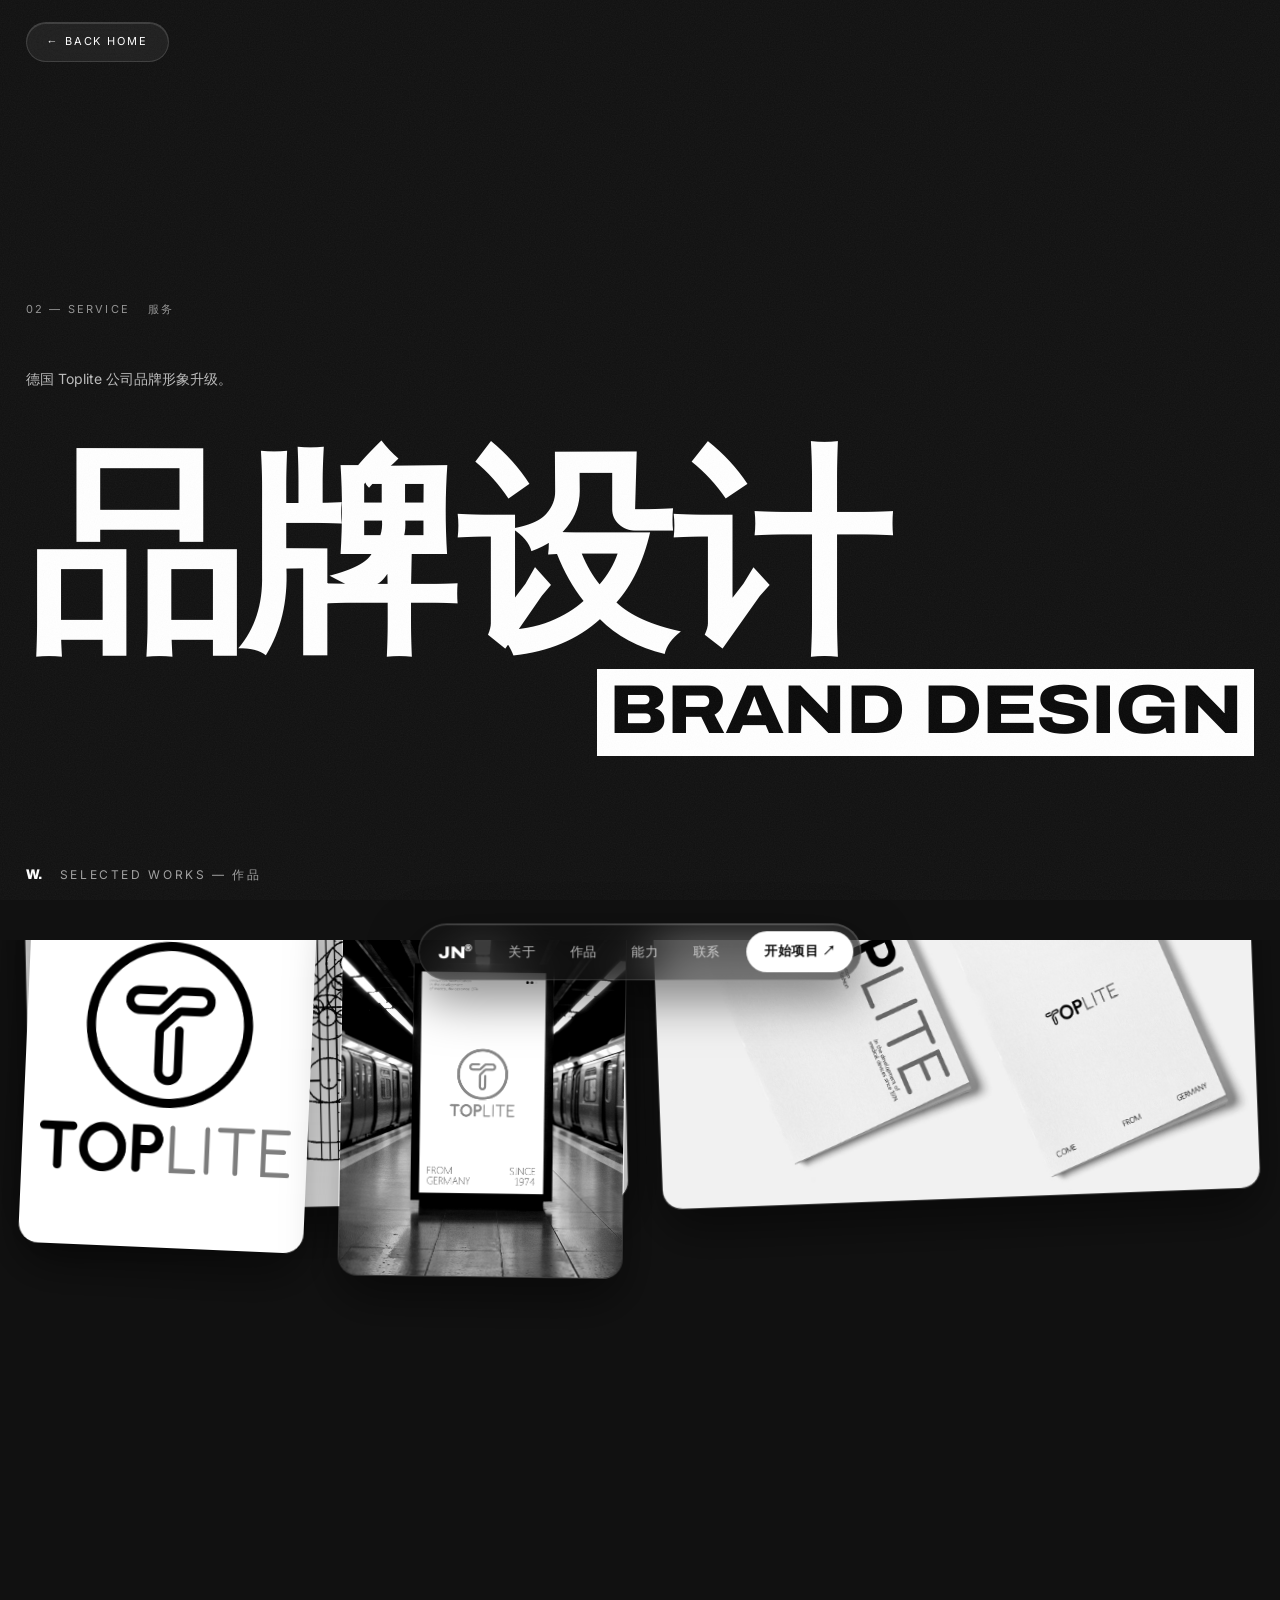
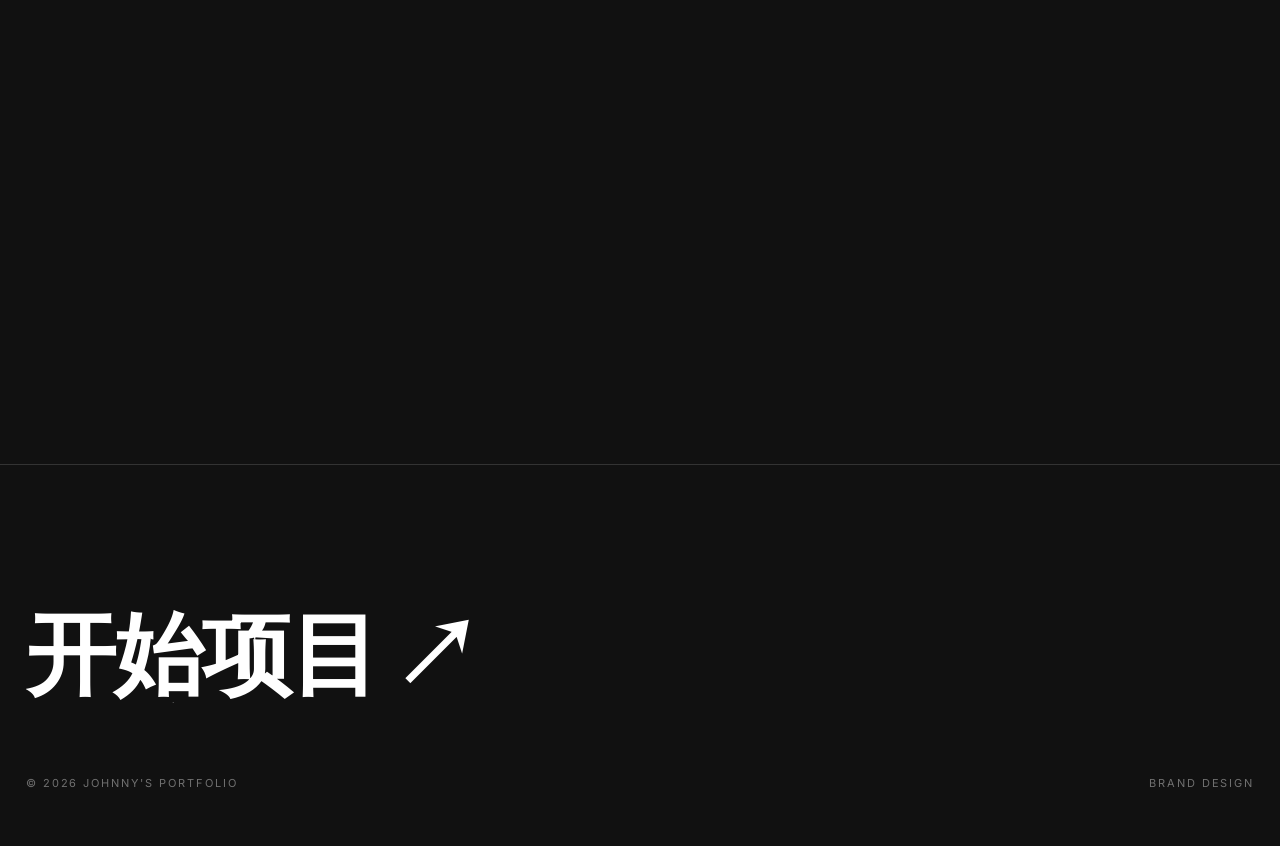
==== brand-design.html @ 7ccce4a3 "Mobile: jelly squash on KV drag (edge-weighted), thinner outline + larger size for sub-cta, centered" ====
﻿<!DOCTYPE html>
<html lang="zh-CN">
<head>
  <meta charset="UTF-8" />
  <meta name="viewport" content="width=device-width, initial-scale=1.0" />
  <title>品牌设计 — Johnny's Portfolio</title>
  <link rel="preload" href="assets/fonts/Archivo-var-latin.woff2" as="font" type="font/woff2" crossorigin />
  <link rel="preload" href="assets/fonts/Inter-var-latin.woff2" as="font" type="font/woff2" crossorigin />
  <link rel="stylesheet" href="assets/fonts/fonts.css" />
  <link rel="stylesheet" href="css/style.css?v=26" />
</head>
<body class="sub">

  <!-- 底部导航 Dock：链接指向首页对应区块 -->
  <header class="dock" id="dock">
    <a class="dock-brand display" href="index.html">JN<span>®</span></a>
    <nav class="dock-nav">
      <a href="index.html#about">关于</a>
      <a href="index.html#works">作品</a>
      <a href="index.html#services">能力</a>
      <a href="index.html#contact">联系</a>
    </nav>
    <a class="dock-cta magnetic" href="mailto:617111647@qq.com">开始项目 ↗</a>
  </header>

  <!-- 返回 -->
  <a class="back-link" href="index.html">← BACK HOME</a>

  <!-- 子页 Hero -->
  <header class="sub-hero">
    <div class="sub-kicker reveal">
      <span>02 — SERVICE</span>
      <span>服务</span>
    </div>
    <p class="sub-intro reveal" style="--d:.08s">
      德国 Toplite 公司品牌形象升级。
      <!-- TODO: 待补充品牌设计页面的详细介绍文案 -->
    </p>
    <h1 class="sub-title display reveal" style="--d:.16s">
      <span class="cn">品牌设计</span>
      <span class="en en-box">Brand Design</span>
    </h1>
  </header>

  <!-- 作品墙：首次滚入时图框果冻式自由落体错峰坠落，落定后缓慢漂浮 -->
  <section class="fall-section" id="fall">
    <div class="sec-head reveal">
      <span class="sec-no">W.</span>
      <span class="sec-tag">SELECTED WORKS — 作品</span>
    </div>
    <!-- TODO: 替换为真实品牌设计作品图片（assets/brand/p01-06.jpg） -->
    <div class="fall-stage">
      <div class="fall-grid" id="fallRing">
        <figure class="fall-card"><img src="assets/brand/p01.jpg" alt="品牌设计 01" loading="lazy" /></figure>
        <figure class="fall-card"><img src="assets/brand/p02.jpg" alt="品牌设计 02" loading="lazy" /></figure>
        <figure class="fall-card"><img src="assets/brand/p03.jpg" alt="品牌设计 03" loading="lazy" /></figure>
        <figure class="fall-card"><img src="assets/brand/p04.jpg" alt="品牌设计 04" loading="lazy" /></figure>
        <figure class="fall-card"><img src="assets/brand/p05.jpg" alt="品牌设计 05" loading="lazy" /></figure>
        <figure class="fall-card"><img src="assets/brand/p06.jpg" alt="品牌设计 06" loading="lazy" /></figure>
      </div>
    </div>
  </section>

  <!-- 底部 CTA -->
  <footer class="sub-footer">
    <a class="sub-cta display reveal" href="index.html#contact"><span class="cta-roll"><span class="cta-line">开始项目</span><span class="cta-line cta-ghost" aria-hidden="true">开始项目</span></span><span class="cta-roll cta-arr-roll"><span class="cta-line">↗</span><span class="cta-line cta-ghost" aria-hidden="true">↗</span></span></a>
    <div class="sub-copy">
      <span>© 2026 JOHNNY'S PORTFOLIO</span>
      <span>BRAND DESIGN</span>
    </div>
  </footer>

  <script src="js/main.js?v=16"></script>
</body>
</html>
---- assets/fonts/fonts.css ----
/* 本地字体（替代 Google Fonts CDN——国内手机网络无法访问 fonts.googleapis.com，
   曾导致字体请求阻塞渲染、回退字体造成排版错乱）。
   两个文件均为可变字体：Archivo 覆盖 wght 100-900 / wdth 62-125%，
   Inter 覆盖 wght 400-600。合计 135KB，随站点同源加载，秒出。 */
@font-face {
  font-family: 'Archivo';
  font-style: normal;
  font-weight: 100 900;
  font-stretch: 62% 125%;
  font-display: swap;
  src: url('Archivo-var-latin.woff2') format('woff2');
}
@font-face {
  font-family: 'Inter';
  font-style: normal;
  font-weight: 400 600;
  font-display: swap;
  src: url('Inter-var-latin.woff2') format('woff2');
}
---- css/style.css ----
/* ============================================================
   Johnny's Portfolio — Black & White · Liquid Glass
   ============================================================ */
:root {
  --black: #0a0a0a;
  --ink: #111111;
  --white: #ffffff;
  --paper: #f5f5f3;
  --grey: #8a8a8a;
  --line-dark: rgba(255, 255, 255, 0.14);
  --line-light: rgba(0, 0, 0, 0.14);
  --font-display: "Archivo", "Helvetica Neue", "PingFang SC", "Microsoft YaHei", sans-serif;
  --font-body: "Inter", "PingFang SC", "Microsoft YaHei", sans-serif;
  --ease-out: cubic-bezier(0.22, 1, 0.36, 1);
}

* { margin: 0; padding: 0; box-sizing: border-box; }
html { scroll-behavior: smooth; }
body {
  background: var(--black);
  color: var(--white);
  font-family: var(--font-body);
  font-size: 15px;
  line-height: 1.6;
  overflow-x: hidden;
  -webkit-font-smoothing: antialiased;
}
body.is-loading { overflow: hidden; }

/* 全屏噪点颗粒（质感层） */
body::after {
  content: "";
  position: fixed; inset: 0; z-index: 150;
  pointer-events: none;
  opacity: 0.055;
  background-image: url("data:image/svg+xml,%3Csvg xmlns='http://www.w3.org/2000/svg' width='260' height='260'%3E%3Cfilter id='n'%3E%3CfeTurbulence type='fractalNoise' baseFrequency='0.85' numOctaves='2' stitchTiles='stitch'/%3E%3CfeColorMatrix type='saturate' values='0'/%3E%3C/filter%3E%3Crect width='100%25' height='100%25' filter='url(%23n)'/%3E%3C/svg%3E");
}
::selection { background: var(--white); color: var(--black); }
img { display: block; max-width: 100%; }
a { color: inherit; text-decoration: none; }
ul { list-style: none; }

.display {
  font-family: var(--font-display);
  font-weight: 800;
  font-stretch: 115%;
  letter-spacing: -0.02em;
  line-height: 0.9;
  text-transform: uppercase;
}

/* ---------- 自定义光标 ---------- */
.cursor-dot, .cursor-ring {
  position: fixed; top: 0; left: 0; z-index: 999;
  pointer-events: none; border-radius: 50%;
  mix-blend-mode: difference;
}
.cursor-dot { width: 8px; height: 8px; background: #fff; }
.cursor-ring {
  width: 36px; height: 36px; border: 1px solid rgba(255, 255, 255, 0.7);
  transition: width 0.3s var(--ease-out), height 0.3s var(--ease-out);
}
.cursor-ring.on { width: 64px; height: 64px; }
@media (hover: none), (pointer: coarse) {
  .cursor-dot, .cursor-ring { display: none; }
}

/* ---------- 加载页 ---------- */
#loader {
  position: fixed; inset: 0; z-index: 200;
  background: var(--black);
  display: flex; flex-direction: column;
  justify-content: flex-end;
  padding: 4vw;
  overflow: hidden;
  transition: opacity 0.7s var(--ease-out), visibility 0.7s;
}
#loader.done { opacity: 0; visibility: hidden; }
.loader-word {
  /* 与 Hero 一致的双行排版：PORTFOLIO 宽 7.4em，12.2vw 在 4vw 内边距下完整显示 */
  font-size: min(12.2vw, 240px);
  color: var(--white);
  margin-bottom: 4vh;
  user-select: none;
}
.loader-word .line { display: block; overflow: hidden; }
.loader-word .l2 { text-align: right; }
.loader-word .line-inner {
  display: inline-block;
  transform: translateY(112%);
  transition: transform 0.8s var(--ease-out);
}
#loader.w1 .l1 .line-inner { transform: translateY(0); }
#loader.w2 .l2 .line-inner { transform: translateY(0); }
#loader.done .loader-word { transform: translateY(-30%); opacity: 0; }
.loader-bar {
  height: 46px; border-radius: 999px;
  background: rgba(255, 255, 255, 0.08);
  border: 1px solid var(--line-dark);
  backdrop-filter: blur(20px);
  overflow: hidden;
}
.loader-bar span {
  display: block; height: 100%; width: 0%;
  background: var(--white); border-radius: 999px;
}
.loader-pct {
  position: absolute; right: 6vw; top: 6vh;
  font-family: var(--font-display); font-weight: 800;
  font-size: 20px; letter-spacing: 0.05em;
}

/* ---------- 液态玻璃底框 ---------- */
.glass {
  background: linear-gradient(160deg, rgba(255, 255, 255, 0.1), rgba(255, 255, 255, 0.04));
  backdrop-filter: blur(22px) saturate(1.4);
  -webkit-backdrop-filter: blur(22px) saturate(1.4);
  border: 1px solid var(--line-dark);
  border-radius: 28px;
  box-shadow:
    inset 0 1px 0 rgba(255, 255, 255, 0.22),
    inset 0 -1px 0 rgba(255, 255, 255, 0.04),
    0 24px 60px rgba(0, 0, 0, 0.45);
}

/* ---------- 底部导航 Dock ---------- */
.dock {
  position: fixed; left: 50%; bottom: 22px; z-index: 100;
  transform: translateX(-50%);
  display: flex; align-items: center; gap: 4px;
  padding: 7px;
  border-radius: 999px;
  background: rgba(20, 20, 20, 0.55);
  backdrop-filter: blur(24px) saturate(1.6);
  -webkit-backdrop-filter: blur(24px) saturate(1.6);
  border: 1px solid var(--line-dark);
  box-shadow:
    inset 0 1px 0 rgba(255, 255, 255, 0.2),
    0 18px 50px rgba(0, 0, 0, 0.5);
  transition: transform 0.5s var(--ease-out), opacity 0.5s;
}
body.is-loading .dock { transform: translate(-50%, 140%); opacity: 0; }
.dock-brand {
  color: var(--white); font-size: 17px; padding: 0 16px 0 12px;
}
.dock-brand span { font-size: 10px; vertical-align: super; }
.dock-nav { display: flex; gap: 2px; }
.dock-nav a {
  color: rgba(255, 255, 255, 0.72);
  font-size: 13px; letter-spacing: 0.06em;
  padding: 10px 16px; border-radius: 999px;
  transition: background 0.3s, color 0.3s;
}
.dock-nav a:hover, .dock-nav a.active { background: var(--white); color: var(--black); }
.dock-cta {
  margin-left: 6px;
  color: var(--black); background: var(--white);
  font-size: 13px; font-weight: 600; letter-spacing: 0.04em;
  padding: 10px 18px; border-radius: 999px;
  transition: transform 0.35s var(--ease-out), box-shadow 0.35s,
    background 0.45s var(--ease-out), color 0.45s var(--ease-out);
}
.dock-cta:hover { transform: scale(1.06); box-shadow: 0 6px 24px rgba(255, 255, 255, 0.25); }
.dock.dock-hidden { transform: translate(-50%, 180%); }
.magnetic { will-change: transform; }

/* ---------- HERO ---------- */
#hero {
  position: relative; height: 100svh; min-height: 640px;
  overflow: hidden;
  display: flex; align-items: flex-end;
}
.hero-bg { position: absolute; inset: -12% 0; will-change: transform; }
.hero-bg img {
  width: 100%; height: 100%; object-fit: cover;
  filter: grayscale(1) contrast(1.15) brightness(0.85);
  transform: scale(1.14);
  transition: transform 2.4s var(--ease-out);
}
body.is-loaded .hero-bg img { transform: scale(1); }
.hero-bg::after {
  content: ""; position: absolute; inset: 0;
  background: linear-gradient(180deg, rgba(10, 10, 10, 0.25), rgba(10, 10, 10, 0.55) 70%, rgba(10, 10, 10, 0.85));
}
.hero-title {
  position: relative; z-index: 2;
  width: 100%; padding: 0 2vw 10vh;
  font-size: clamp(64px, 12.8vw, 300px);
}
.hero-title .line { display: block; overflow: hidden; }
.hero-title .l2 { text-align: right; }
.hero-title .line-inner {
  display: inline-block;
  transform: translateY(110%);
  transition: transform 1.1s var(--ease-out);
}
.hero-title .l2 .line-inner { transition-delay: 0.12s; }
body.is-loaded .hero-title .line-inner { transform: translateY(0); }

.hero-tag {
  position: absolute; z-index: 2;
  left: 2vw; top: 12vh;
  font-size: 13px; letter-spacing: 0.14em;
  color: rgba(255, 255, 255, 0.85);
  text-transform: uppercase;
}
.hero-labels { position: absolute; inset: 0; z-index: 2; pointer-events: none; }
.hl {
  position: absolute;
  font-size: 12px; line-height: 1.5; letter-spacing: 0.1em;
  color: rgba(255, 255, 255, 0.9); text-transform: uppercase;
  animation: drift 7s ease-in-out infinite alternate;
}
.hl2 { animation-delay: -2.4s; }
@keyframes drift { to { transform: translateY(-12px); } }
.hl1 { left: 0; right: 0; top: 12vh; text-align: center; }
.hl2 { right: 2vw; top: 12vh; text-align: right; }
.hero-scroll {
  position: absolute; z-index: 2;
  left: 2vw; bottom: 3.5vh;
  font-size: 12px; letter-spacing: 0.2em;
  color: rgba(255, 255, 255, 0.7);
  animation: float 2.4s ease-in-out infinite;
}
@keyframes float { 50% { transform: translateY(6px); } }

/* ---------- 跑马灯 ---------- */
.marquee {
  background: var(--white); color: var(--black);
  border-top: 1px solid var(--black); border-bottom: 1px solid var(--black);
  overflow: hidden; padding: 14px 0;
  will-change: transform;
}
.marquee-track {
  display: flex; white-space: nowrap;
  font-size: clamp(20px, 2.6vw, 34px);
  animation: scroll 22s linear infinite;
}
@keyframes scroll { to { transform: translateX(-50%); } }

/* ---------- 通用区块 ---------- */
section { position: relative; }
.sec-head {
  display: flex; align-items: baseline; gap: 18px;
  padding: 0 2vw; margin-bottom: 6vh;
}
.sec-no { font-family: var(--font-display); font-weight: 800; font-size: 14px; }
.sec-tag { font-size: 12px; letter-spacing: 0.22em; text-transform: uppercase; opacity: 0.6; }

/* ---------- ABOUT（白底黑字）---------- */
#about {
  background: var(--paper); color: var(--ink);
  padding: 14vh 2vw 16vh;
}
.about-grid {
  display: grid; grid-template-columns: 1.5fr 1fr;
  gap: 6vw; align-items: start;
  max-width: 1400px;
}
.about-manifesto { font-size: clamp(40px, 6.4vw, 110px); text-transform: none; font-stretch: 105%; }
.about-manifesto .em { -webkit-text-stroke: 2px var(--ink); color: transparent; }
.about-info { max-width: 420px; padding-top: 1.2em; }
.about-info p { font-size: 15px; color: #333; margin-bottom: 40px; }
.about-info dl div {
  display: flex; justify-content: space-between;
  border-top: 1px solid var(--line-light); padding: 12px 0;
}
.about-info dt { font-size: 12px; letter-spacing: 0.18em; color: var(--grey); }
.about-info dd { font-size: 14px; font-weight: 500; }

/* ---------- RESUME 项目经历（白底 · 编辑式错位排版）---------- */
#resume {
  background: var(--paper); color: var(--ink);
  padding: 14vh 0 16vh;
  border-top: 1px solid var(--line-light);
}
.rs-hero {
  position: relative;
  /* 照片在标题右侧并缩小到与"个人经历"标题等高：
     HTML 顺序 photo→head，row-reverse 后 head 在左（右对齐文字紧贴照片左缘）、photo 在右 */
  display: flex; flex-direction: row-reverse; justify-content: flex-start;
  align-items: flex-start; gap: 4vw;
  padding: 0 2vw; min-height: 0;
}
/* 人物图：对角斜切擦除入场 + 亮度浮现 + 框内滚动视差（img transform 由 JS 接管） */
.rs-photo { position: relative; width: clamp(150px, 14.5vw, 250px); margin: 0; flex: 0 0 auto; }
.ph-frame {
  position: relative; overflow: hidden; aspect-ratio: 3 / 4;
  border: 1px solid rgba(0, 0, 0, 0.25);
  clip-path: polygon(0 0, 0 0, 0 100%);
  transition: clip-path 1.25s var(--ease-out) 0.1s;
}
.rs-photo.in .ph-frame { clip-path: polygon(0 0, 200% 0, 0 200%); }
.ph-frame img {
  width: 100%; height: 118%; object-fit: cover; display: block;
  filter: grayscale(1) contrast(1.15) brightness(0.45);
  transform: translateY(-18%);
  transition: filter 1.6s ease 0.2s;
  will-change: transform;
}
.rs-photo.in .ph-frame img { filter: grayscale(1) contrast(1.15) brightness(1); }
.rs-photo figcaption {
  display: flex; gap: 14px; margin-top: 10px;
  font-size: 11px; font-weight: 600;
  letter-spacing: 0.16em; text-transform: uppercase; color: var(--grey);
  opacity: 0; transition: opacity 0.9s ease 1s;
}
.rs-photo.in figcaption { opacity: 1; }
/* 标题：右对齐两行 + 下方英文，与照片完全分离零遮挡 */
.rs-head { text-align: right; flex: 1; padding-top: 3vh; }
.rs-title {
  font-size: clamp(80px, 11vw, 200px);
  line-height: 0.94; letter-spacing: -0.02em;
  color: var(--ink);
  overflow: hidden;
}
/* 外层 reveal 只做触发器，进场交给字符级 mask 升起（stagger） */
.rs-title.reveal { opacity: 1; transform: none; transition: none; }
.rs-title .row { display: block; overflow: hidden; }
.rs-title i {
  display: inline-block; font-style: normal;
  transform: translateY(118%) rotate(4deg);
  transition: transform 0.9s var(--ease-out);
}
.rs-title .row:nth-child(1) i:nth-child(1) { transition-delay: 0.05s; }
.rs-title .row:nth-child(1) i:nth-child(2) { transition-delay: 0.12s; }
.rs-title .row:nth-child(2) i:nth-child(1) { transition-delay: 0.19s; }
.rs-title .row:nth-child(2) i:nth-child(2) { transition-delay: 0.26s; }
.rs-title.reveal.in i { transform: translateY(0) rotate(0deg); }
.rs-en {
  margin-top: 3vh;
  font-size: 12px; font-weight: 600;
  letter-spacing: 0.32em; text-transform: uppercase; color: var(--grey);
}
/* 英文行：宽字距收缩归位 */
.rs-en.reveal { opacity: 0; letter-spacing: 0.6em; transition: opacity 0.9s ease 0.45s, letter-spacing 1.2s var(--ease-out) 0.45s; }
.rs-en.reveal.in { opacity: 1; letter-spacing: 0.32em; }
/* 左下散点 meta（照片已移至右侧，meta 避开照片区域换到左下） */
.rs-meta {
  position: absolute; left: 2vw; bottom: 0;
  display: flex; flex-direction: column; gap: 4px;
  text-align: left;
  font-size: 11px; font-weight: 600; letter-spacing: 0.18em;
  text-transform: uppercase; color: var(--grey);
}
/* 三组经历：描边序号锚点 + 错位递进 */
.rs-blocks {
  display: flex; flex-direction: column; gap: 11vh;
  padding: 12vh 2vw 0;
}
.rs-block { display: grid; grid-template-columns: auto 1fr; gap: 3.5vw; align-items: start; }
.rs-block:nth-child(2) { margin-left: 10vw; }
.rs-block:nth-child(3) { margin-left: 4vw; }
.rs-no {
  font-size: clamp(64px, 9vw, 160px); line-height: 0.82;
  -webkit-text-stroke: 2px var(--black); color: transparent;
  clip-path: inset(0 0 0 100%);
  transition: clip-path 1s var(--ease-out) 0.25s;
}
.rs-block.in .rs-no { clip-path: inset(0 0 0 0); }
.rs-body h3 {
  display: flex; align-items: baseline; gap: 16px;
  font-size: clamp(26px, 2.8vw, 46px);
}
.rs-body h3 em {
  font-style: normal; font-family: var(--font-body);
  font-weight: 600; font-size: 12px;
  letter-spacing: 0.2em; text-transform: uppercase; color: var(--grey);
}
.rs-item {
  position: relative;
  display: flex; gap: 2.5vw;
  padding: 20px 0 4px; margin-top: 18px;
}
/* 条目细线：进场从左向右展开，级联延迟 */
.rs-item::before {
  content: ""; position: absolute; top: 0; left: 0; right: 0; height: 1px;
  background: var(--line-light);
  transform: scaleX(0); transform-origin: left;
  transition: transform 1.1s var(--ease-out) 0.15s;
}
.rs-item:nth-of-type(2)::before { transition-delay: 0.3s; }
.rs-block.in .rs-item::before { transform: scaleX(1); }
.rs-year {
  flex: 0 0 110px;
  font-weight: 800; font-stretch: 115%;
  font-size: clamp(20px, 1.8vw, 30px); letter-spacing: -0.01em; line-height: 1.3;
}
.rs-item p { font-size: 14.5px; line-height: 1.9; color: rgba(10, 10, 10, 0.78); max-width: 62ch; }
.rs-item p b { font-weight: 600; color: var(--black); }
@media (max-width: 820px) {
  /* 手机上同样"标题在左、照片缩小放右侧"，与桌面一致的紧凑并排 */
  .rs-hero { flex-direction: row-reverse; min-height: 0; gap: 5vw; align-items: flex-start; }
  .rs-photo { width: 30vw; }
  .rs-head { padding-top: 0; flex: 1; }
  .rs-title { font-size: 16vw; }
  .rs-meta { display: none; }   /* 散点 meta 与并排布局冲突，手机上隐藏 */
  .rs-photo figcaption { flex-wrap: wrap; gap: 8px; }   /* 30vw 窄图下标注 span 不换行会撑破视口 */
  .rs-block:nth-child(2), .rs-block:nth-child(3) { margin-left: 0; }
  .rs-block { grid-template-columns: 1fr; gap: 20px; }
  .rs-year { flex-basis: 84px; }
}
@media (prefers-reduced-motion: reduce) {
  .ph-frame { clip-path: none; }
  .ph-frame img { transform: translateY(-9%); filter: grayscale(1) contrast(1.15); }
  .rs-title i { transform: none; }
  .rs-no { clip-path: none; }
  .rs-en.reveal { opacity: 1; letter-spacing: 0.32em; }
  .rs-item::before { transform: scaleX(1); }
  .rs-photo figcaption { opacity: 1; }
}

/* ---------- WORKS（白底 · 编辑式白卡）---------- */
#works { background: var(--paper); color: var(--ink); padding: 14vh 0 16vh; }
.works-head {
  font-size: clamp(56px, 10vw, 180px);
  padding: 0 2vw; margin-bottom: 8vh;
}
.works-head .outline { -webkit-text-stroke: 2px var(--ink); color: transparent; padding: 0 2vw; }
.works-grid {
  display: grid; grid-template-columns: 1fr 1fr;
  gap: 10vh 3vw;
  align-items: start;
}
.work-card {
  position: relative; padding: 14px; overflow: visible;
  transform-style: preserve-3d; will-change: transform;
}
/* 首页白底版卡片：白卡 + 黑描边 + 柔和投影（子页黑底仍用深色玻璃，见 body.sub 覆盖） */
#works .work-card {
  background: var(--white);
  border: 1px solid rgba(0, 0, 0, 0.15);
  border-radius: 22px;
  box-shadow: 0 20px 48px rgba(0, 0, 0, 0.12);
}
#works .work-meta { color: rgba(0, 0, 0, 0.55); }
#works .work-title { color: var(--black); }
.work-card figure {
  border-radius: 18px; overflow: hidden; aspect-ratio: 4 / 3;
  position: relative;
}
.work-card figure::after {
  content: ""; position: absolute; inset: 0;
  background: linear-gradient(105deg, transparent 42%, rgba(255, 255, 255, 0.2) 50%, transparent 58%);
  transform: translateX(-130%);
  transition: transform 1.1s var(--ease-out);
  pointer-events: none;
}
.work-card:hover figure::after { transform: translateX(130%); }
.work-card img {
  width: 100%; height: 100%; object-fit: cover;
  filter: grayscale(1) contrast(1.12);
  transition: transform 0.9s var(--ease-out), filter 0.5s var(--ease-out);
}
.work-card:hover img { transform: scale(1.06); }
/* 子页作品卡：悬停恢复图片原色（移开回到黑白） */
body.sub .work-card:hover img { filter: grayscale(0) contrast(1.02); }
.work-meta {
  display: flex; gap: 18px;
  padding: 14px 6px 6px;
  font-size: 11px; letter-spacing: 0.16em;
  color: rgba(255, 255, 255, 0.6); text-transform: uppercase;
}
.work-title {
  margin: 6px 6px 12px;
  font-size: clamp(30px, 3.4vw, 56px);
  line-height: 1;
  color: var(--white);
}
.works-grid .work-card:nth-child(even) { margin-top: 7vh; }

/* ---------- SERVICES（黑底大字列表）---------- */
#services {
  background: var(--black); color: var(--white);
  padding: 14vh 0 16vh;
}
.service-list { border-bottom: 1px solid rgba(255, 255, 255, 0.32); }
.service-row {
  position: relative;
  display: flex; align-items: center; gap: 3vw;
  border-top: 1px solid rgba(255, 255, 255, 0.32);
  padding: 3.2vh 2vw;
  cursor: pointer;
  transition: background 0.4s var(--ease-out), color 0.4s, padding 0.4s var(--ease-out);
}
.service-row:hover { background: var(--paper); color: var(--black); padding-left: 3.6vw; z-index: 10; }

/* 标题悬停显示的说明（行内浮现，无边框面板）——悬停行反白，说明随之黑字 */
.sr-detail {
  position: absolute;
  left: 50%; top: 50%;
  display: block;
  width: min(36vw, 560px);
  text-align: left;
  opacity: 0;
  transform: translateY(calc(-50% + 12px));
  transition: opacity 0.35s var(--ease-out), transform 0.35s var(--ease-out);
  pointer-events: none;
}
.service-row:hover .sr-detail { opacity: 1; transform: translateY(-50%); }
.pop-cn {
  display: block;
  font-size: 13px; line-height: 1.9; font-weight: 500;
  color: var(--black);
}
.pop-en {
  display: block;
  margin-top: 10px; padding-top: 10px;
  border-top: 1px solid rgba(0, 0, 0, 0.18);
  font-size: 11px; line-height: 1.8;
  letter-spacing: 0.18em; text-transform: uppercase;
  color: rgba(0, 0, 0, 0.55);
}
.sr-no { font-size: 13px; font-weight: 600; }
.sr-name { font-size: clamp(30px, 4.6vw, 72px); width: fit-content; }
.sr-name em {
  font-style: normal; font-family: var(--font-body);
  font-size: 12px; font-weight: 500; letter-spacing: 0.2em;
  margin-left: 2vw; vertical-align: middle; opacity: 0.55;
}
.sr-arrow { margin-left: auto; font-size: 28px; opacity: 0; transform: translateX(-14px); transition: 0.4s var(--ease-out); }
.service-row:hover .sr-arrow { opacity: 1; transform: translateX(0); }
.service-row a.sr-name { color: inherit; text-decoration: none; }

/* ---------- SUB PAGES（服务子页） ---------- */
body.sub { background: var(--ink); color: var(--white); }

/* 子页作品分类区：白底，紧随大标题，紧凑体量，复用 service-row 行样式 */
.sub-cats { background: var(--paper); color: var(--ink); padding: 4vh 0 6vh; }
.sub-cats .sec-head { margin-bottom: 2vh; }
.sub-cats .service-row { padding: 1.6vh 2vw; }
.sub-cats .service-list { border-bottom-color: var(--ink); }
.sub-cats .service-row { border-top-color: var(--ink); }
/* 子页分类行在白底上：hover 反黑底白字（与首页黑底行反白相反），说明文字随之转白 */
.sub-cats .service-row:hover { background: var(--ink); color: var(--white); }
.sub-cats .service-row:hover .pop-cn { color: var(--white); }
.sub-cats .service-row:hover .pop-en { color: rgba(255, 255, 255, 0.55); border-top-color: var(--line-dark); }

/* ---------- 作品灯箱（全站通用）：点击作品图全屏查看 ---------- */
.lightbox {
  position: fixed; inset: 0; z-index: 180;
  background: rgba(10, 10, 10, 0.92);
  backdrop-filter: blur(18px) saturate(1.3);
  -webkit-backdrop-filter: blur(18px) saturate(1.3);
  display: flex; align-items: center; justify-content: center;
  opacity: 0; visibility: hidden;
  transition: opacity 0.3s var(--ease-out), visibility 0.3s;
}
.lightbox.on { opacity: 1; visibility: visible; }
.lb-stage {
  margin: 0; width: 100%; height: 100%;
  display: flex; align-items: center; justify-content: center;
  padding: 7vh 11vw;
}
.lb-stage img {
  max-width: 100%; max-height: 100%; object-fit: contain;
  filter: none;   /* 灯箱内始终显示作品原色 */
  border-radius: 14px;
  border: 1.5px solid var(--line-dark);
  box-shadow: 0 40px 90px rgba(0, 0, 0, 0.55);
  opacity: 0; transform: scale(0.965);
  transition: opacity 0.3s var(--ease-out), transform 0.45s var(--ease-out);
}
.lb-stage img.lb-in { opacity: 1; transform: scale(1); }
.lb-btn {
  position: absolute; z-index: 2;
  width: 52px; height: 52px; border-radius: 999px;
  border: 1px solid var(--line-dark);
  background: rgba(255, 255, 255, 0.07);
  color: var(--white); font-size: 19px; line-height: 1;
  backdrop-filter: blur(12px);
  -webkit-backdrop-filter: blur(12px);
  cursor: pointer;
  transition: background 0.3s, color 0.3s, transform 0.3s var(--ease-out);
}
.lb-btn:hover { background: var(--white); color: var(--black); transform: scale(1.08); }
.lb-close { top: 26px; right: 26px; }
.lb-prev { left: 26px; top: 50%; margin-top: -26px; }
.lb-next { right: 26px; top: 50%; margin-top: -26px; }
.lb-count {
  position: absolute; bottom: 26px; left: 50%; transform: translateX(-50%);
  font-size: 12px; letter-spacing: 0.22em;
  color: rgba(255, 255, 255, 0.65);
}
@media (max-width: 820px) {
  .lb-stage { padding: 9vh 5vw; }
  .lb-prev { left: 12px; }
  .lb-next { right: 12px; }
}
@media (prefers-reduced-motion: reduce) {
  .lightbox, .lb-stage img, .lb-btn { transition: none; }
}

/* ---------- 复制邮箱反馈：按钮文字垂直滚动置换（原文上滚出 / "已复制 ✓" 下滚入） ---------- */
.talk-btn.copied { background: var(--white); color: var(--black); }
.dock-cta.copied { background: var(--black); color: var(--white); }
.sub-cta.copied { letter-spacing: 0.18em; }
.copy-swap {
  display: inline-flex; flex-direction: column; align-items: center;
  height: 1.5em; line-height: 1.5;
  overflow: hidden;
  vertical-align: top;
}
.cs-line { display: block; white-space: nowrap; transition: transform 0.5s var(--ease-out); }
/* flex column 中两行各占一个行位：cs-b 流位在窗口下方，
   初始 +100% 藏到窗外，swap 时必须 -100%（上移两个行位）才滚入窗口 */
.cs-b { transform: translateY(100%); }
.copy-swap.swap .cs-a { transform: translateY(-100%); }
.copy-swap.swap .cs-b { transform: translateY(-100%); }

/* ---------- KV 纵向轮播（平面设计页）：三张横版 KV 纵向循环滚动，悬停暂停并居中放大 ---------- */
.kv-section { --kv-w: min(460px, 42vw); padding: 6vh 0 14vh; }
.kv-section .sec-head { margin-bottom: 2vh; }
.kv-stage {
  position: relative;
  height: calc(var(--kv-w) * 0.75 * 1.9);   /* 中央完整一张 + 上下各露约四成 */
  display: flex; align-items: center; justify-content: center;
  overflow: hidden;
}
.kv-stage::before, .kv-stage::after {
  content: ""; position: absolute; left: 0; right: 0; height: 16%;
  z-index: 2; pointer-events: none;
}
.kv-stage::before { top: 0; background: linear-gradient(180deg, var(--ink), transparent); }
.kv-stage::after { bottom: 0; background: linear-gradient(0deg, var(--ink), transparent); }
.kv-ring { position: relative; width: var(--kv-w); height: calc(var(--kv-w) * 0.75); }
.kv-card {
  position: absolute; left: 0; top: 50%; width: 100%;
  height: calc(var(--kv-w) * 0.75);
  margin-top: calc(var(--kv-w) * -0.375);
  cursor: pointer;
}
/* JS 未接管时的静态兜底：中 / 下 / 上（间距 28px 与 JS kvGap 同步；5 卡页面多兜两张） */
.kv-card:nth-child(2) { transform: translateY(calc(var(--kv-w) * 0.75 + 28px)); }
.kv-card:nth-child(3) { transform: translateY(calc((var(--kv-w) * 0.75 + 28px) * -1)); }
.kv-card:nth-child(4) { transform: translateY(calc((var(--kv-w) * 0.75 + 28px) * 2)); }
.kv-card:nth-child(5) { transform: translateY(calc((var(--kv-w) * 0.75 + 28px) * -2)); }
.kv-card:nth-child(6) { transform: translateY(calc((var(--kv-w) * 0.75 + 28px) * 3)); }
.kv-inner {
  /* left/top 50% + translate(-50%,-50%) 居中：负 auto margin 在元素大于
     容器时会被规范强制 margin-left:0（左上锚定展开），translate 百分比
     跟随自身尺寸，任意宽高下始终绕中心对称展开 */
  position: absolute; left: 50%; top: 50%;
  width: 100%; height: 100%;
  transform: translate(-50%, -50%);
  border-radius: 20px; overflow: hidden;
  background: #161616;
  border: 1.5px solid var(--line-dark);
  box-shadow: 0 26px 58px rgba(0, 0, 0, 0.5);
  transition:
    transform 0.6s var(--ease-out),
    width 0.5s var(--ease-out),
    height 0.5s var(--ease-out);
}
.kv-inner img {
  width: 100%; height: 100%; object-fit: cover;
  filter: grayscale(1) contrast(1.12);
  transition: filter 0.5s var(--ease-out);
}
.kv-card.on { z-index: 1; }   /* 放大时压住相邻卡 */
.kv-card.on .kv-inner { transform: translate(-50%, -50%) scale(1.14); }
.kv-card.on img { filter: grayscale(0) contrast(1.02); }
@media (max-width: 820px) {
  .kv-section { --kv-w: min(320px, 72vw); }
  /* 手机上轮播 JS 照常启动（触屏分支：自动滚动 + 按住暂停），
     保持与桌面一致的轮播形态，不再退化为静态列表 */
}

/* 建模页：同款 KV 结构但更大（5 张卡） */
.mdr-section { --kv-w: min(640px, 58vw); }
@media (max-width: 820px) {
  .mdr-section { --kv-w: min(460px, 88vw); }
}
.back-link {
  position: fixed; top: 22px; left: 2vw; z-index: 60;
  display: inline-flex; align-items: center; gap: 10px;
  padding: 10px 20px; border-radius: 999px;
  font-size: 11px; letter-spacing: 0.18em; text-transform: uppercase;
  color: var(--white); text-decoration: none;
  background: rgba(255, 255, 255, 0.06);
  backdrop-filter: blur(20px) saturate(1.5);
  -webkit-backdrop-filter: blur(20px) saturate(1.5);
  border: 1px solid var(--line-dark);
  box-shadow: inset 0 1px 0 rgba(255, 255, 255, 0.14);
  transition: background 0.35s var(--ease-out), transform 0.35s var(--ease-out);
}
.back-link:hover { background: var(--white); color: var(--ink); transform: translateX(-4px); }
.sub-hero {
  min-height: 92vh;
  display: flex; flex-direction: column; justify-content: flex-end;
  padding: 14vh 2vw 8vh;
  position: relative; overflow: hidden;
}
.sub-kicker {
  display: flex; gap: 18px; margin-bottom: 5vh;
  font-size: 11px; letter-spacing: 0.2em; text-transform: uppercase;
  color: rgba(255, 255, 255, 0.55);
}
.sub-intro {
  max-width: 540px; margin-bottom: 6vh;
  font-size: 14px; line-height: 2.1; color: rgba(255, 255, 255, 0.72);
}
.sub-title { line-height: 1; display: flex; flex-direction: column; align-items: flex-start; }
.sub-title .cn {
  display: block; font-size: min(17vw, 260px);
  letter-spacing: -0.01em; line-height: 1.02;
}
.sub-title .en {
  display: block; text-align: right;
  font-size: min(5.4vw, 84px); line-height: 1.1;
  -webkit-text-stroke: 2px var(--white); color: transparent;
  text-transform: uppercase;
}
/* 白色矩形底框版英文标题（按页面以 .en-box 启用）：实心黑字包裹于白框 */
.sub-title .en.en-box {
  align-self: flex-end; display: inline-block;
  -webkit-text-stroke: 0; color: var(--black);
  background: var(--white);
  padding: 0.04em 0.18em 0.12em;
}
.sub-section { padding: 12vh 0; }
.sub .sec-head { color: var(--white); }
.sub-footer { padding: 16vh 2vw 6vh; border-top: 1px solid var(--line-dark); }
.sub-cta {
  display: inline-flex; align-items: baseline; gap: 0.14em;
  font-size: clamp(44px, 7vw, 110px);
  color: var(--white); text-decoration: none; line-height: 1.05;
  transition: letter-spacing 0.5s var(--ease-out);
}
.sub-cta:hover { letter-spacing: 0.04em; }
/* 双层滚动置换：hover 时实心行向上滚出、描边空心行自下滚入（箭头同步） */
.cta-roll { position: relative; display: inline-block; overflow: hidden; }
.cta-line { display: block; transition: transform 0.6s var(--ease-out); }
.cta-roll .cta-ghost {
  position: absolute; left: 0; top: 100%;
  -webkit-text-stroke: 2px var(--white); color: transparent;
}
.sub-cta:hover .cta-line { transform: translateY(-101%); }
.sub-copy {
  display: flex; justify-content: space-between; margin-top: 8vh;
  font-size: 11px; letter-spacing: 0.18em; text-transform: uppercase;
  color: rgba(255, 255, 255, 0.4);
}

/* ---------- 平面设计页：作品长条（3D 透视舞台） ---------- */
.strip-section { padding: 4vh 0 14vh; }
.strip-hint {
  display: flex; justify-content: space-between; margin: 2vh 2vw 0;
  font-size: 11px; letter-spacing: 0.18em; text-transform: uppercase;
  color: rgba(255, 255, 255, 0.4);
}
.strip-scroll {
  overflow: visible; scrollbar-width: none;
  /* 顶部留足大图滑出空间，避免被上一屏遮挡 */
  padding: clamp(380px, 46vh, 620px) 2vw 160px;
}
.strip-scroll::-webkit-scrollbar { display: none; }
@media (max-width: 820px) {
  .strip-scroll { overflow-x: auto; }
}
/* 透视舞台：领结扇形（中心远小、两侧近大，强透视出梯形）。perspective 随 2x 布局翻倍，保持透视率不变 */
.strip-stage { perspective: 1040px; perspective-origin: 50% 50%; }
.strip {
  position: relative;
  display: flex; align-items: center; justify-content: center;
  gap: 16px; min-width: max-content; padding: 0 3vw;
  transform-style: preserve-3d;
}
/* 卡片按 2x 布局尺寸排布（舞台 fit 自动缩回），提高 GPU 纹理分辨率 —— 弹出放大后保持锐利 */
.strip-item {
  position: relative; flex: 0 0 auto;
  width: 168px; aspect-ratio: 3 / 4;
  border-radius: 20px; overflow: hidden;
  background: rgba(255, 255, 255, 0.05);
  border: 1.5px solid var(--line-dark);
  box-shadow: 0 26px 58px rgba(0, 0, 0, 0.45);
  will-change: transform;
  cursor: pointer;
}
.strip-item img {
  width: 100%; height: 100%; object-fit: cover; display: block;
  filter: grayscale(1) contrast(1.08);
  transition: filter 0.4s var(--ease-out);
}
.strip-item.is-hot img { filter: grayscale(0) contrast(1.02); }
/* 桌面 3D 模式无 CSS 兜底 hover（z-index 会污染 preserve-3d 的深度排序导致切换频闪），兜底仅在窄屏 media 内 */
/* JS 激活后的 3D 扇形布局：绝对定位叠于中轴，x 坐标由 JS 按投影宽度精确排布（边缘等距相触） */
.strip-3d { display: block; min-width: 0; height: 224px; padding: 0; }
.strip-3d .strip-item {
  position: absolute; left: 50%; top: 50%;
  width: 168px; height: 224px;
  margin: -112px 0 0 -84px;
  transition: width 0.45s var(--ease-out), margin-left 0.45s var(--ease-out), opacity 0.18s var(--ease-out);
  opacity: 0;                      /* 未释放的卡完全隐藏，避免与展开卡共面穿插产生残影 */
  visibility: hidden;              /* 彻底移出合成混合，杜绝透明层与展开卡的像素争用 */
  backface-visibility: hidden;
}
.strip-3d .strip-item.is-in { opacity: 1; visibility: visible; }
/* 窄屏：收起 3D，退化为横向滑动列表 */
@media (max-width: 820px) {
  .strip-stage { perspective: none; }
  .strip { transform: none; }
  .strip-item:hover { transform: translateY(-40px) scale(1.5); }
  .strip-scroll { padding-top: 120px; padding-bottom: 60px; }
}

/* ---------- 品牌设计页：自由落体作品墙（入场果冻落地 + 缓慢漂浮） ---------- */
.fall-section { padding: 4vh 0 6vh; }
.fall-stage {
  overflow: hidden;              /* 下落起点在舞台上方界外，看不见凭空出现 */
  padding: 70px 0 40px;
}
.fall-grid {
  display: grid; grid-template-columns: repeat(4, 1fr);
  gap: 44px 30px; align-items: start;
  max-width: 1280px; margin: 0 auto; padding: 0 2vw 8vh;
}
.fall-card {
  border-radius: 20px; overflow: hidden;
  background: rgba(255, 255, 255, 0.05);
  border: 1.5px solid var(--line-dark);
  box-shadow: 0 22px 50px rgba(0, 0, 0, 0.5);
  aspect-ratio: 3 / 4;
  cursor: pointer;
  will-change: transform;
}
/* 大小层级：1 号左上、6 号右下两张大卡跨两列（3:2 横版，与竖版小卡近似等高），
   一行之内横竖宽窄交替，编辑网格节奏 */
.fall-card:nth-child(1), .fall-card:nth-child(6) {
  grid-column: span 2;
  aspect-ratio: 3 / 2;
}
/* 小卡错落下沉：第一行右端、第二行左中，斜向呼应 */
.fall-card:nth-child(2), .fall-card:nth-child(5) { margin-top: 42px; }
/* 4 号卡：白底展示卡——图片 contain 完整显示不裁切（适配有留白的设计稿） */
.fall-card:nth-child(4) {
  background: var(--white);
  padding: 16px;
}
.fall-card:nth-child(4) img { object-fit: contain; }
.fall-card img {
  width: 100%; height: 100%; object-fit: cover; display: block;
  filter: grayscale(1) contrast(1.08);
  transition: filter 0.4s var(--ease-out);
}
.fall-card:hover { z-index: 5; }
.fall-card:hover img { filter: grayscale(0) contrast(1.02); }
/* 窄屏/减少动态：不跑物理，交错淡入上移 */
.fall-simple .fall-card { animation: fallIn 0.7s var(--ease-out) both; }
@keyframes fallIn { from { opacity: 0; transform: translateY(26px); } }
@media (max-width: 820px) {
  .fall-grid { grid-template-columns: repeat(2, 1fr); gap: 28px 20px; }
  .fall-card:nth-child(2), .fall-card:nth-child(5) { margin-top: 0; }
  .fall-stage { padding: 30px 0 16px; }
}

/* ---------- CONTACT ---------- */
#contact { padding: 16vh 0 0; overflow: hidden; }
#contact .sec-head { color: var(--white); }
.contact-title { font-size: clamp(80px, 18vw, 340px); padding: 0 2vw; }
.contact-title .line { display: block; overflow: hidden; }
.contact-title .l2 { text-align: right; margin-right: -0.06em; }
.contact-title .line-inner {
  display: inline-block;
  transform: translateY(112%);
  transition: transform 1.1s var(--ease-out);
}
.contact-title .l2 .line-inner { transition-delay: 0.12s; }
.contact-title.l-in .line-inner { transform: translateY(0); }
.contact-title .arr { -webkit-text-stroke: 3px var(--white); color: transparent; }
.talk-btn {
  display: inline-block;
  margin: 7vh 2vw 0 calc(50% - 180px);
  padding: 20px 44px; border-radius: 999px;
  background: rgba(255, 255, 255, 0.08);
  backdrop-filter: blur(22px) saturate(1.5);
  -webkit-backdrop-filter: blur(22px) saturate(1.5);
  border: 1px solid var(--line-dark);
  box-shadow: inset 0 1px 0 rgba(255, 255, 255, 0.25), 0 20px 60px rgba(0, 0, 0, 0.5);
  font-size: 15px; font-weight: 500; letter-spacing: 0.06em;
  transition: transform 0.4s var(--ease-out), background 0.4s, color 0.4s;
}
.talk-btn:hover { transform: scale(1.05); background: var(--white); color: var(--black); }
.footer {
  margin-top: 12vh;
  display: flex; justify-content: space-between; align-items: center;
  padding: 26px 2vw;
  border-top: 1px solid var(--line-dark);
  font-size: 11px; letter-spacing: 0.16em;
  color: rgba(255, 255, 255, 0.55); text-transform: uppercase;
}
.foot-links { display: flex; gap: 26px; }
.foot-links a:hover, .footer a:hover { color: var(--white); }

/* ---------- 进场动效 ---------- */
.reveal {
  opacity: 0; transform: translateY(46px);
  transition: opacity 0.9s var(--ease-out), transform 0.9s var(--ease-out);
  transition-delay: var(--d, 0s);
}
.reveal.in { opacity: 1; transform: translateY(0); }

@media (prefers-reduced-motion: reduce) {
  /* 温和可达性：保留淡入淡出，仅去除位移/视差/无限循环动画——
     系统开"减弱动态"的用户依然能看到页面的呼吸感，而非完全静止 */
  .hero-bg img { transform: none; transition: none; }
  .hero-title .line-inner, #loader .line-inner {
    transform: none; opacity: 0;
    transition: opacity 1.2s var(--ease-out);
  }
  body.is-loaded .hero-title .line-inner, #loader.w1 .l1 .line-inner, #loader.w2 .l2 .line-inner { opacity: 1; }
  #loader.done .loader-word { opacity: 0; transition: opacity 0.5s; }
  .reveal { opacity: 0; transform: none; transition: opacity 0.6s var(--ease-out); transition-delay: var(--d, 0s); }
  .reveal.in { opacity: 1; }
  .marquee-track, .hl, .hero-scroll { animation: none !important; }
  .rs-title i { transform: none; }
  .ph-frame { clip-path: none; }
  .ph-frame img { transform: translateY(-9%); filter: grayscale(1) contrast(1.15); }
  .rs-en.reveal { opacity: 1; letter-spacing: 0.32em; }
  .rs-item::before { transform: scaleX(1); }
  .rs-photo figcaption { opacity: 1; }
}

/* ---------- 响应式（手机排版精修：留白加大、大字收敛、触屏反馈） ---------- */
@media (max-width: 820px) {
  .about-grid, .works-grid { grid-template-columns: 1fr; }
  .works-grid .work-card:nth-child(even) { margin-top: 0; }

  /* 大标题字号下限下调 + 呼吸留白 */
  .hero-title { font-size: clamp(44px, 12.6vw, 120px); padding: 0 5vw 9vh; }
  .works-head { font-size: clamp(40px, 10.4vw, 180px); padding: 0 5vw; }
  .works-head .outline { -webkit-text-stroke: 0; color: var(--ink); padding: 0 5vw; }   /* 手机上"作品"改实心黑 */
  /* 触屏 tap 会留下粘滞 :hover，多个绝对定位说明同时浮现互相重叠 → 手机上隐藏 */
  .sr-detail { display: none; }
  /* 手机无 hover：底部大按钮直接呈现描边镂空版。中文笔画密，描边必须细+字大，
     否则笔画间隙被吃掉（"栅栏"粘连） */
  .sub-cta { font-size: clamp(54px, 12.5vw, 96px); }
  .sub-cta .cta-line { -webkit-text-stroke: 1.1px var(--white); color: transparent; }
  /* 顶部小字居中，与下方双行大标题的中轴对应 */
  .hero-tag { left: 0; right: 0; text-align: center; }
  /* 次级页顶部：92vh 几乎满屏、标题沉底 → 手机上压缩留白 */
  .sub-hero { min-height: 58vh; padding: 11vh 5vw 6vh; }
  /* 舞台触摸完全交给轮播 JS（浏览器不再抢做页面滚动，拖动跟手） */
  .kv-stage { touch-action: none; }
  .about-manifesto { font-size: clamp(32px, 9vw, 110px); }
  .contact-title { font-size: clamp(56px, 18vw, 340px); padding: 0 5vw; }

  /* 区块留白：手机上 2vw(8px) 过窄，统一 5-6vw */
  #about { padding: 10vh 6vw 12vh; }
  #works { padding: 10vh 0 12vh; }
  #works .works-grid { padding: 0 5vw; }
  #services .service-row { padding: 3vh 5vw; }
  #services .service-row:hover { padding-left: 6vw; }
  .sec-head, .sec-head ~ * { margin-left: 0; }
  .sec-head { padding: 0 5vw; }
  #contact { overflow: hidden; }
  .footer { padding: 26px 5vw; }

  /* 触屏点击反馈（手机没有 hover，点击行/卡时给即时反色） */
  .service-row:active { background: var(--paper); color: var(--black); }
  .work-card:active { transform: scale(0.985); }

  /* —— 手机版可读性修复 ——
     1) 描边空心中文字在手机小屏上是墨团（2px 描边+透明填充，笔画细密的
        中文字互相粘连），手机上统一改实心黑字，桌面保留空心风格 */
  .about-manifesto .em {
    -webkit-text-stroke: 0;
    color: var(--ink);
  }
  /* 2) 中文方块字杜绝行行重叠：大字行高从 0.9 放宽 */
  .about-manifesto { line-height: 1.14; }
  .sub-title .cn { line-height: 1.08; }
  .rs-title { line-height: 1.06; }
  .rs-title i { margin: 0 1vw; }
  /* 3) 中文描边字（子页 .en 英文描边不受影响，保留空心） */
  .sub-title .en { -webkit-text-stroke-width: 1.4px; }

  .hl1, .hl2 { display: none; }   /* 顶部散点标签与 hero-tag 同层挤在 12vh，375px 下互相重叠，手机上隐藏 */
  .dock { max-width: calc(100vw - 16px); }
  .dock-brand, .dock-cta { display: none; }
  .dock-nav a { padding: 10px 12px; font-size: 12px; }
  .talk-btn { margin-left: 5vw; }
  .footer { flex-direction: column; gap: 14px; }
}
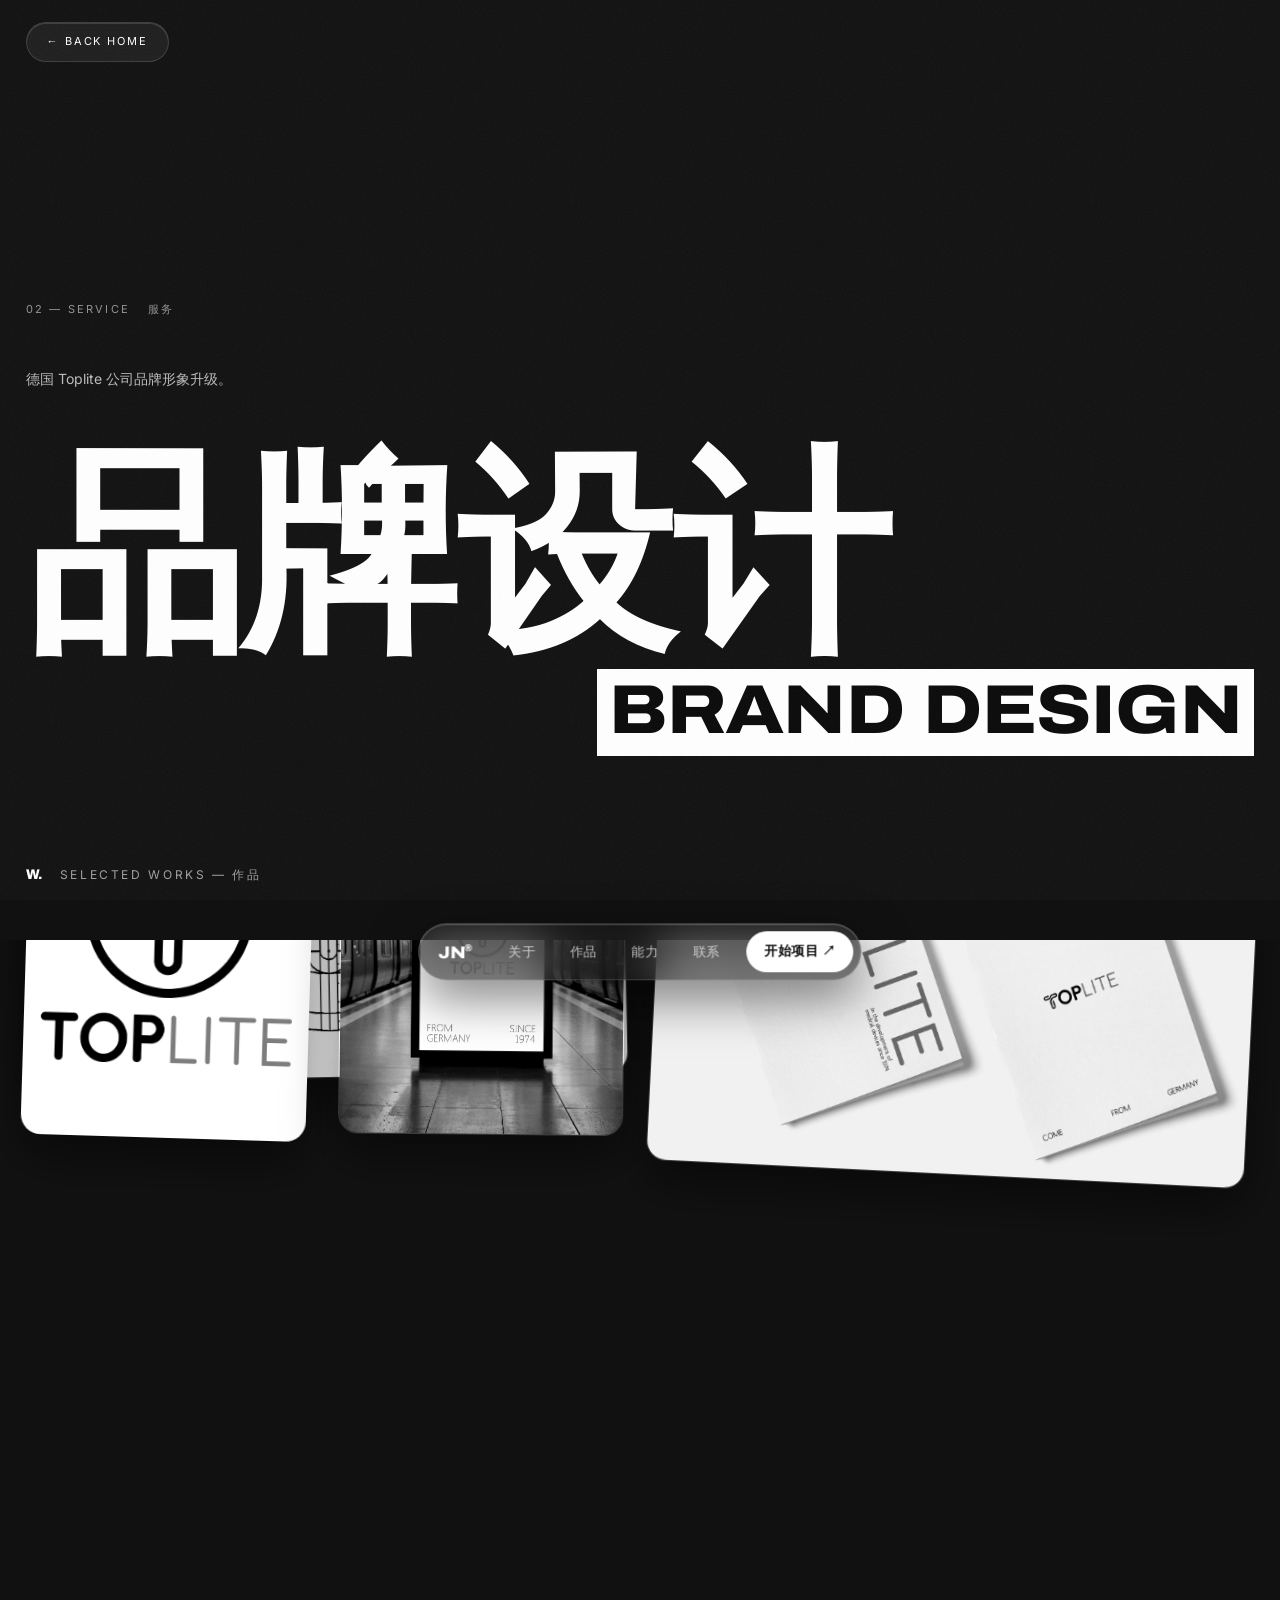
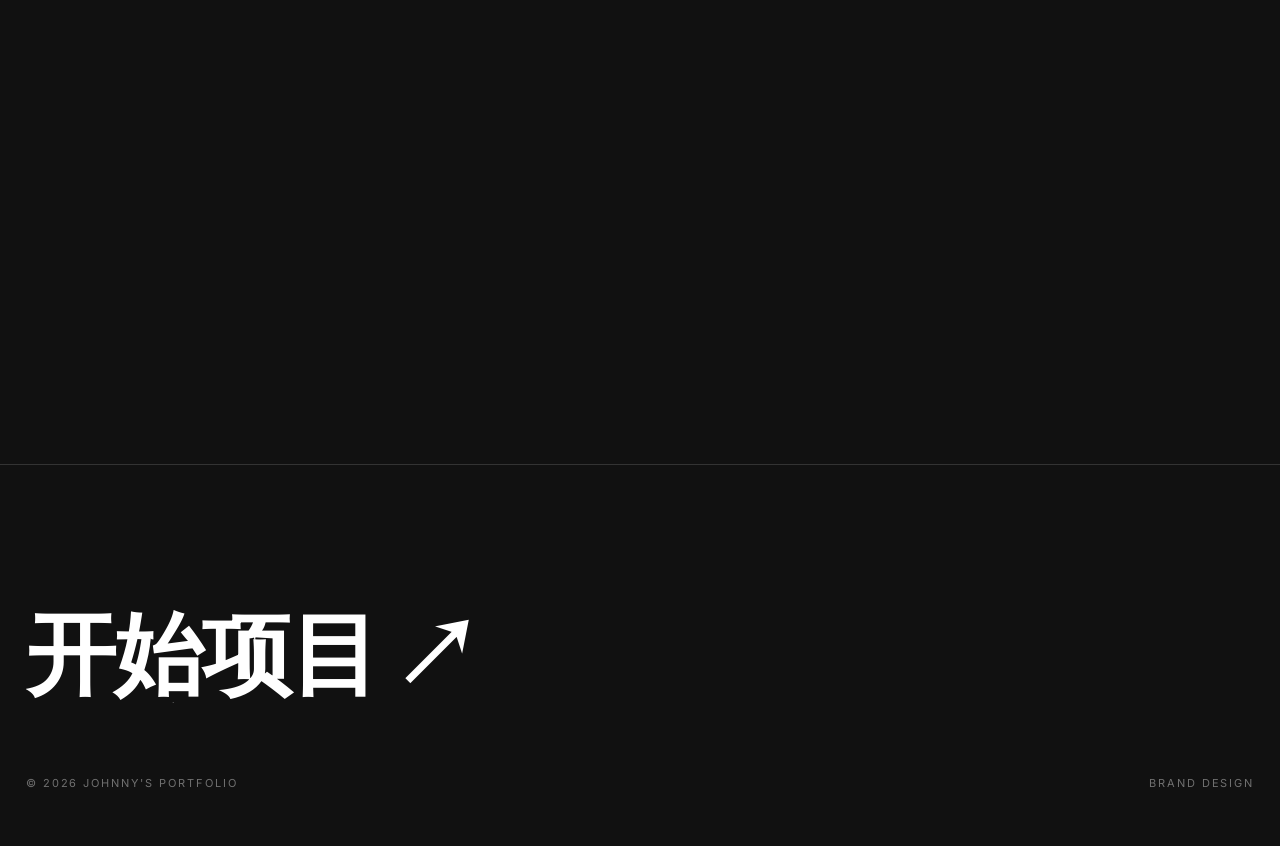
==== commit b88a45ca: "Mobile sub-cta: kill double-layer roll structure entirely (sticky hover pulled both layers into garb" ====
--- a/brand-design.html
+++ b/brand-design.html
@@ -7,7 +7,7 @@
   <link rel="preload" href="assets/fonts/Archivo-var-latin.woff2" as="font" type="font/woff2" crossorigin />
   <link rel="preload" href="assets/fonts/Inter-var-latin.woff2" as="font" type="font/woff2" crossorigin />
   <link rel="stylesheet" href="assets/fonts/fonts.css" />
-  <link rel="stylesheet" href="css/style.css?v=26" />
+  <link rel="stylesheet" href="css/style.css?v=27" />
 </head>
 <body class="sub">
 
--- a/css/style.css
+++ b/css/style.css
@@ -932,10 +932,11 @@
   .works-head .outline { -webkit-text-stroke: 0; color: var(--ink); padding: 0 5vw; }   /* 手机上"作品"改实心黑 */
   /* 触屏 tap 会留下粘滞 :hover，多个绝对定位说明同时浮现互相重叠 → 手机上隐藏 */
   .sr-detail { display: none; }
-  /* 手机无 hover：底部大按钮直接呈现描边镂空版。中文笔画密，描边必须细+字大，
-     否则笔画间隙被吃掉（"栅栏"粘连） */
-  .sub-cta { font-size: clamp(54px, 12.5vw, 96px); }
-  .sub-cta .cta-line { -webkit-text-stroke: 1.1px var(--white); color: transparent; }
+  /* 手机无 hover：双层滚动置换结构在触屏上会因粘滞 :hover 把两层同时拉出
+     （双线错位穿插如栅栏）→ 彻底废掉双层，只留一层描边镂空字 */
+  .sub-cta .cta-ghost { display: none !important; }
+  .sub-cta .cta-line { transform: none !important; -webkit-text-stroke: 1.1px var(--white); color: transparent; }
+  .sub-cta:hover .cta-line { transform: none !important; }
   /* 顶部小字居中，与下方双行大标题的中轴对应 */
   .hero-tag { left: 0; right: 0; text-align: center; }
   /* 次级页顶部：92vh 几乎满屏、标题沉底 → 手机上压缩留白 */
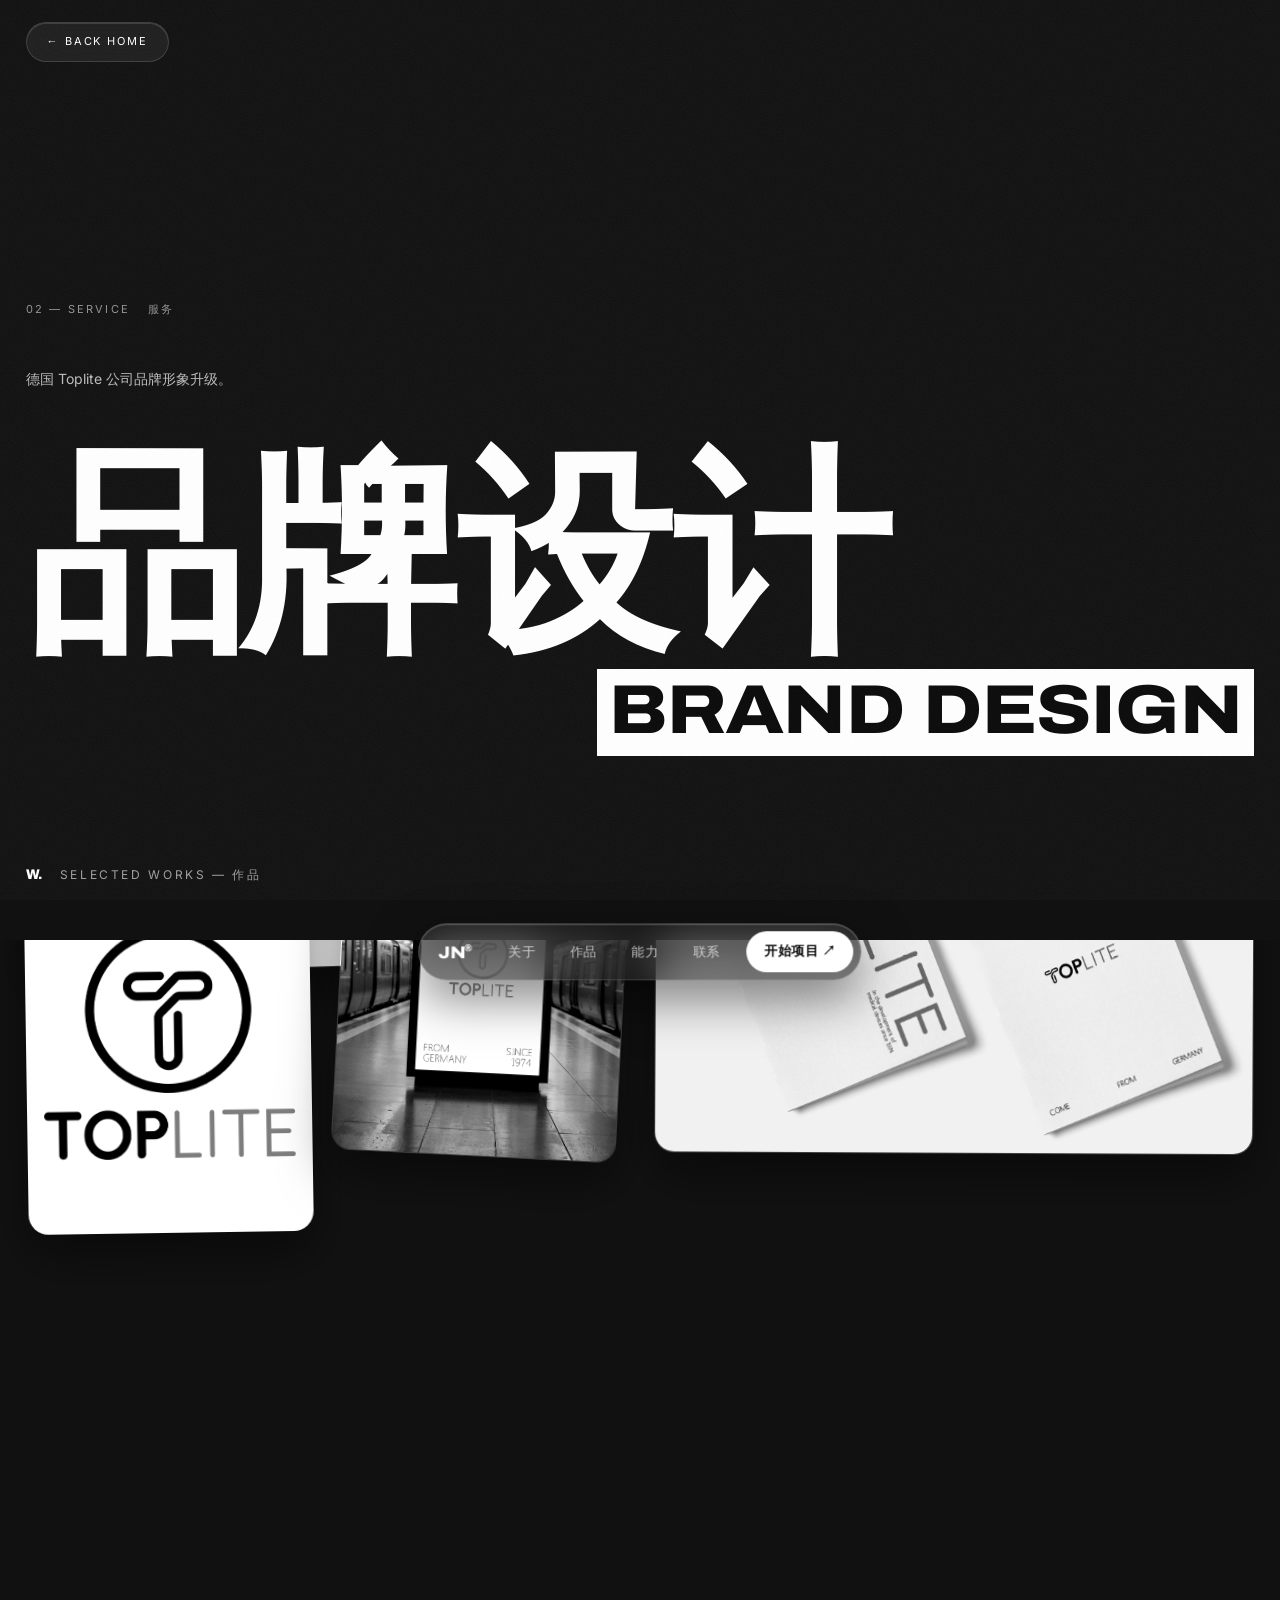
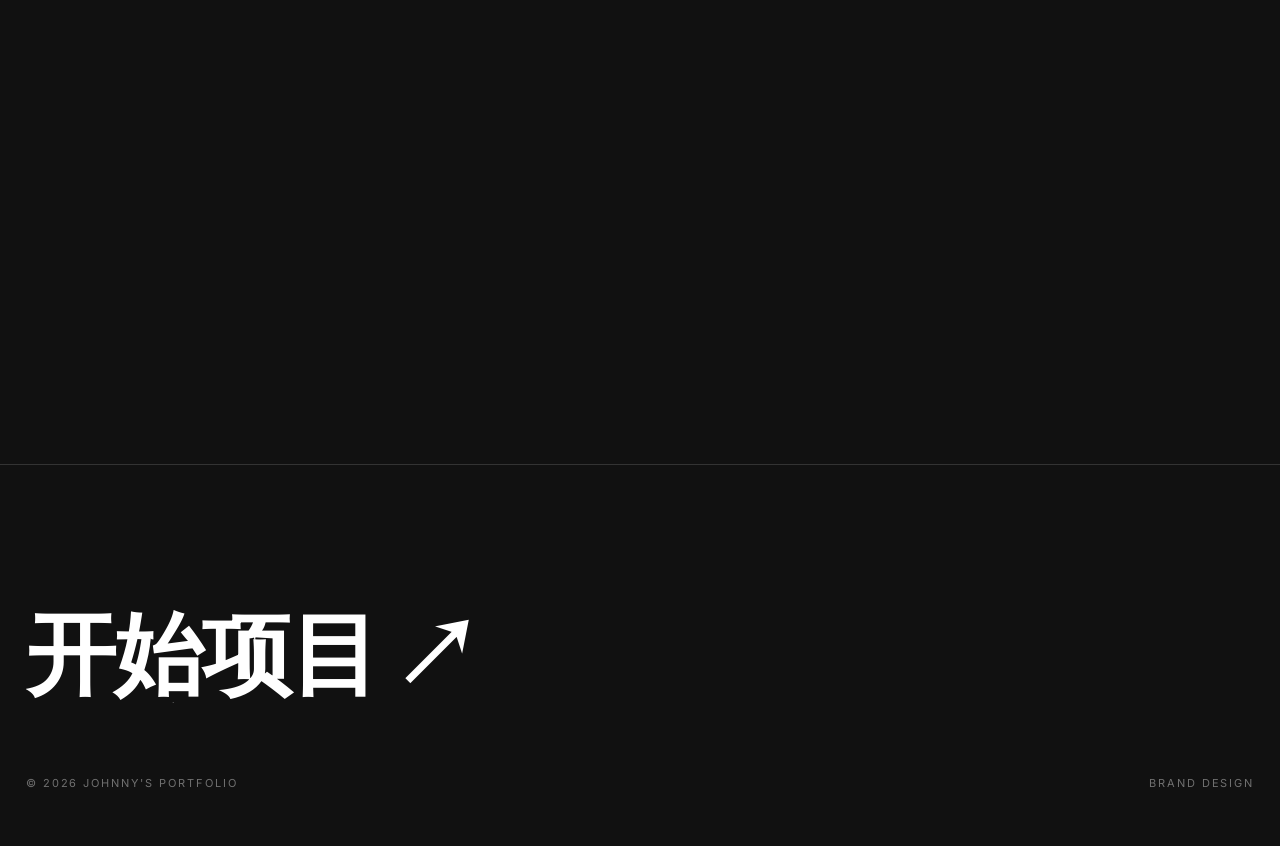
==== commit 83b9ce7f: "Mobile: extract all <=820px rules into standalone mobile-main.css (fresh cache key bypasses network-" ====
--- a/brand-design.html
+++ b/brand-design.html
@@ -8,6 +8,7 @@
   <link rel="preload" href="assets/fonts/Inter-var-latin.woff2" as="font" type="font/woff2" crossorigin />
   <link rel="stylesheet" href="assets/fonts/fonts.css" />
   <link rel="stylesheet" href="css/style.css?v=27" />
+  <link rel="stylesheet" href="css/mobile-main.css?v=1" />
 </head>
 <body class="sub">
 
--- a/css/mobile-main.css
+++ b/css/mobile-main.css
@@ -0,0 +1,83 @@
+/* ============================================================
+   Johnny's Portfolio — 主站移动端专属样式（≤820px）
+   独立文件：全新文件名 = 全新缓存键，绕开 style.css 被网络链路
+   （加速器/运营商节点）忽略版本参数缓存的问题。
+   手机端样式改动一律改这里（m.html 备用页另有自己的 css/mobile.css）。
+   ============================================================ */
+@media (max-width: 820px) {
+  /* —— 个人经历：标题在左、照片缩小放右侧（紧凑并排）—— */
+  .rs-hero { flex-direction: row-reverse; min-height: 0; gap: 5vw; align-items: flex-start; }
+  .rs-photo { width: 30vw; }
+  .rs-head { padding-top: 0; flex: 1; }
+  .rs-title { font-size: 16vw; }
+  .rs-meta { display: none; }   /* 散点 meta 与并排布局冲突，隐藏 */
+  .rs-photo figcaption { flex-wrap: wrap; gap: 8px; }   /* 窄图下标注不换行会撑破视口 */
+  .rs-block:nth-child(2), .rs-block:nth-child(3) { margin-left: 0; }
+  .rs-block { grid-template-columns: 1fr; gap: 20px; }
+  .rs-year { flex-basis: 84px; }
+
+  /* —— 灯箱 —— */
+  .lb-stage { padding: 9vh 5vw; }
+  .lb-prev { left: 12px; }
+  .lb-next { right: 12px; }
+
+  /* —— KV 轮播（平面设计 / 建模共用结构）—— */
+  .kv-section { --kv-w: min(320px, 72vw); }
+  .mdr-section { --kv-w: min(460px, 88vw); }
+  .kv-stage { touch-action: none; }   /* 舞台触摸完全交给轮播 JS，浏览器不抢做页面滚动 */
+
+  /* —— 习作/平面扇形：手机回退横滑 —— */
+  .strip-scroll { overflow-x: auto; padding-top: 120px; padding-bottom: 60px; }
+  .strip-stage { perspective: none; }
+  .strip { transform: none; }
+  .strip-item:hover { transform: translateY(-40px) scale(1.5); }
+
+  /* —— 品牌落体：2 列 —— */
+  .fall-grid { grid-template-columns: repeat(2, 1fr); gap: 28px 20px; }
+  .fall-card:nth-child(2), .fall-card:nth-child(5) { margin-top: 0; }
+  .fall-stage { padding: 30px 0 16px; }
+
+  /* —— 首页网格与大字 —— */
+  .about-grid, .works-grid { grid-template-columns: 1fr; }
+  .works-grid .work-card:nth-child(even) { margin-top: 0; }
+  .hero-title { font-size: clamp(44px, 12.6vw, 120px); padding: 0 5vw 9vh; }
+  .works-head { font-size: clamp(40px, 10.4vw, 180px); padding: 0 5vw; }
+  .works-head .outline { -webkit-text-stroke: 0; color: var(--ink); padding: 0 5vw; }   /* "作品"改实心黑 */
+  .about-manifesto { font-size: clamp(32px, 9vw, 110px); line-height: 1.14; }
+  .about-manifesto .em { -webkit-text-stroke: 0; color: var(--ink); }   /* 描边空心中文在手机上是墨团 */
+  .contact-title { font-size: clamp(56px, 18vw, 340px); padding: 0 5vw; }
+  .hero-tag { left: 0; right: 0; text-align: center; }   /* 顶部小字居中，对应大标题中轴 */
+  .hl1, .hl2 { display: none; }   /* 顶部散点标签与 hero-tag 同层挤在 12vh，隐藏 */
+
+  /* —— 触屏粘滞 :hover 事故规避 —— */
+  .sr-detail { display: none; }   /* 粘滞 hover 让多行浮动说明同时浮现互相重叠 */
+  /* 双层滚动置换结构在触屏上会因粘滞 hover 把两层同时拉出（双线错位穿插如栅栏）
+     → 彻底废掉双层，只留一层描边镂空字 */
+  .sub-cta .cta-ghost { display: none !important; }
+  .sub-cta .cta-line { transform: none !important; -webkit-text-stroke: 1.1px var(--white); color: transparent; }
+  .sub-cta:hover .cta-line { transform: none !important; }
+  .service-row:active { background: var(--paper); color: var(--black); }   /* 点击行即时反色 */
+  .work-card:active { transform: scale(0.985); }
+
+  /* —— 次级页 —— */
+  .sub-hero { min-height: 58vh; padding: 11vh 5vw 6vh; }   /* 压缩顶部大留白 */
+  .sub-title .cn { line-height: 1.08; }   /* 中文方块字放宽行高杜绝行行重叠 */
+  .rs-title { line-height: 1.06; }
+  .rs-title i { margin: 0 1vw; }
+  .sub-title .en { -webkit-text-stroke-width: 1.4px; }   /* 英文描边保留空心 */
+
+  /* —— 留白与导航 —— */
+  #about { padding: 10vh 6vw 12vh; }
+  #works { padding: 10vh 0 12vh; }
+  #works .works-grid { padding: 0 5vw; }
+  #services .service-row { padding: 3vh 5vw; }
+  #services .service-row:hover { padding-left: 6vw; }
+  .sec-head, .sec-head ~ * { margin-left: 0; }
+  .sec-head { padding: 0 5vw; }
+  #contact { overflow: hidden; }
+  .footer { padding: 26px 5vw; flex-direction: column; gap: 14px; }
+  .dock { max-width: calc(100vw - 16px); }
+  .dock-brand, .dock-cta { display: none; }
+  .dock-nav a { padding: 10px 12px; font-size: 12px; }
+  .talk-btn { margin-left: 5vw; }
+}
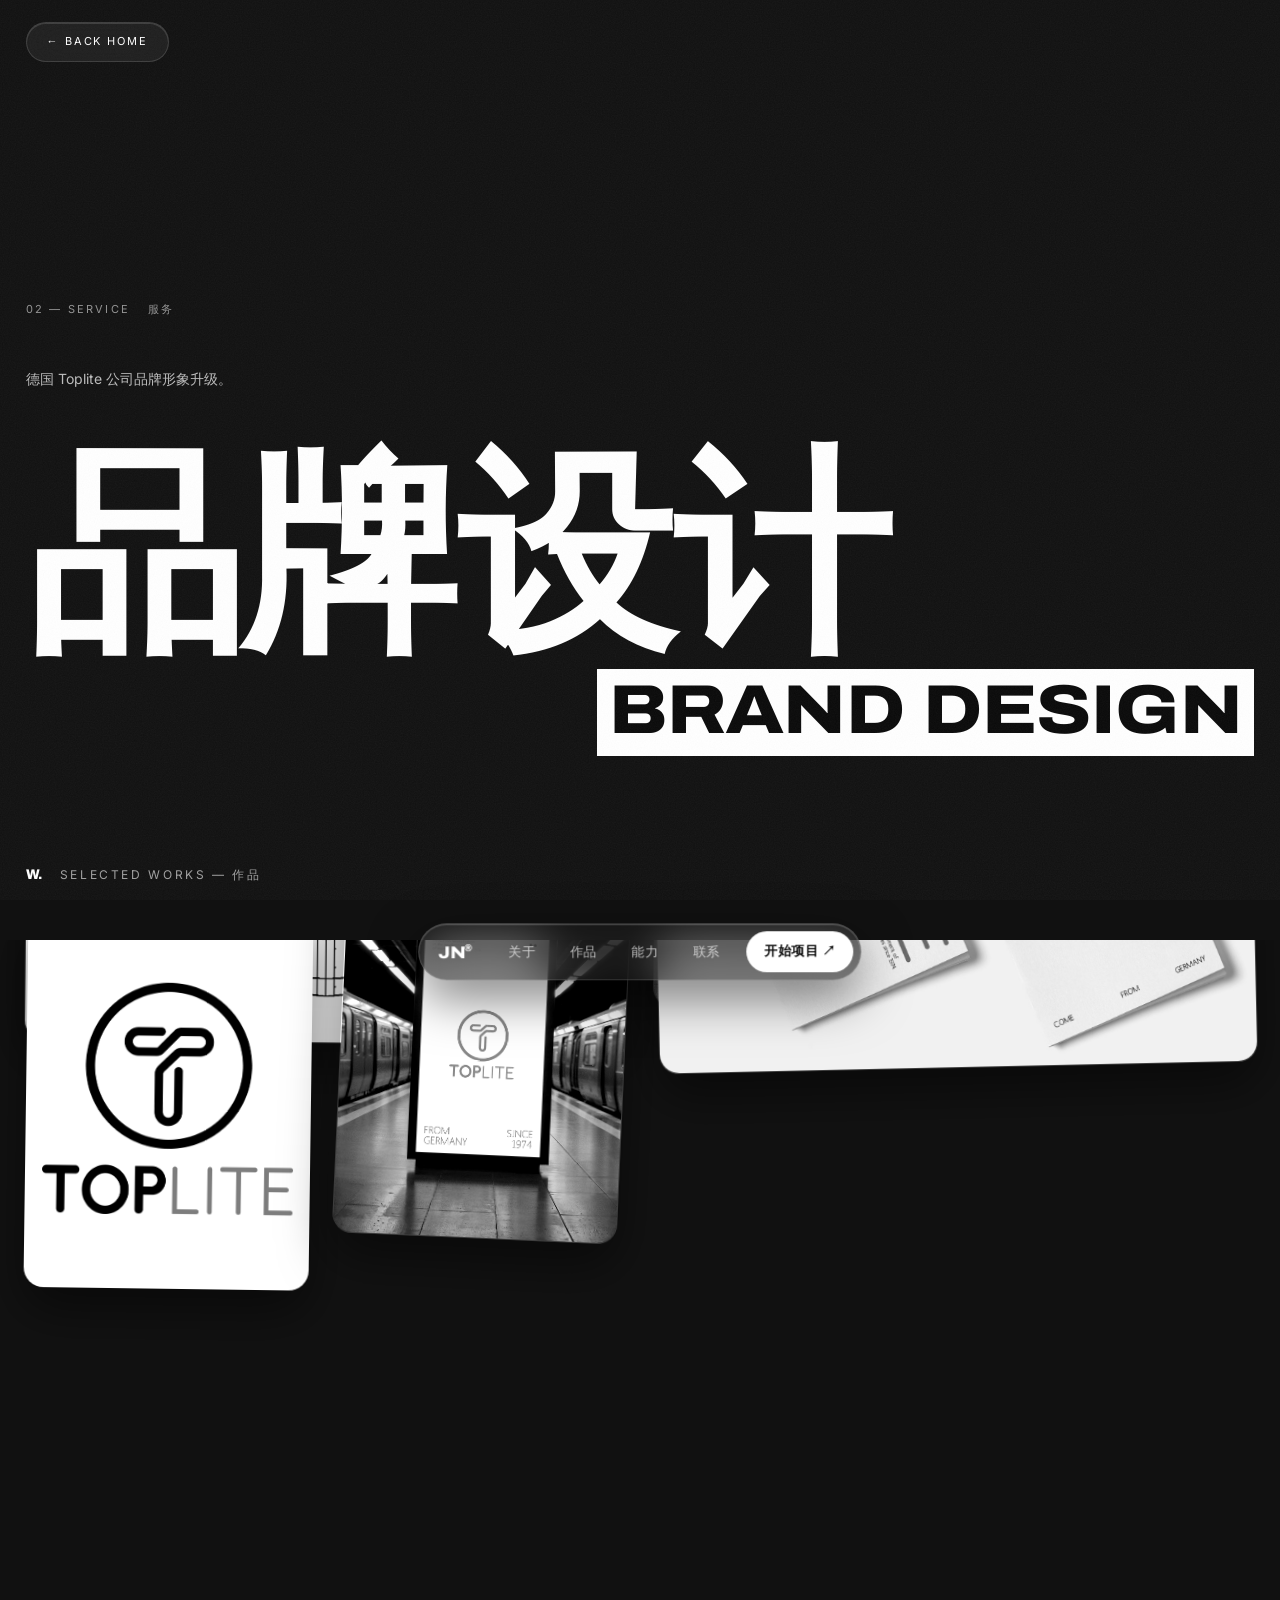
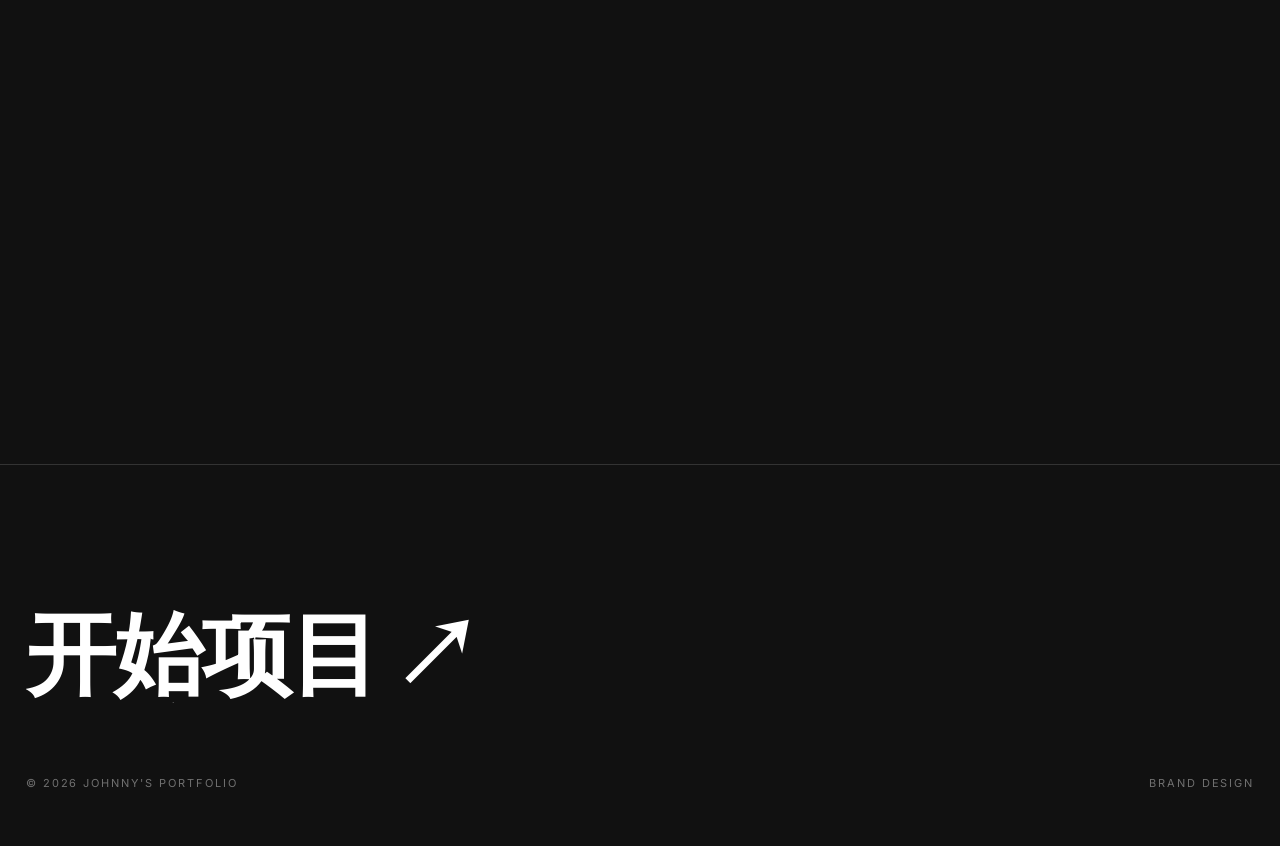
==== commit 0346ef56: "Mobile: solid white sub-cta (WebKit Chinese outline rendering defect), jelly squash on strip horizon" ====
--- a/brand-design.html
+++ b/brand-design.html
@@ -8,7 +8,7 @@
   <link rel="preload" href="assets/fonts/Inter-var-latin.woff2" as="font" type="font/woff2" crossorigin />
   <link rel="stylesheet" href="assets/fonts/fonts.css" />
   <link rel="stylesheet" href="css/style.css?v=27" />
-  <link rel="stylesheet" href="css/mobile-main.css?v=1" />
+  <link rel="stylesheet" href="css/mobile-main.css?v=2" />
 </head>
 <body class="sub">
 
@@ -71,6 +71,6 @@
     </div>
   </footer>
 
-  <script src="js/main.js?v=16"></script>
+  <script src="js/main.js?v=17"></script>
 </body>
 </html>
--- a/css/mobile-main.css
+++ b/css/mobile-main.css
@@ -51,13 +51,17 @@
 
   /* —— 触屏粘滞 :hover 事故规避 —— */
   .sr-detail { display: none; }   /* 粘滞 hover 让多行浮动说明同时浮现互相重叠 */
-  /* 双层滚动置换结构在触屏上会因粘滞 hover 把两层同时拉出（双线错位穿插如栅栏）
-     → 彻底废掉双层，只留一层描边镂空字 */
+  /* 双层滚动置换结构在触屏上会因粘滞 hover 把两层同时拉出（双线错位如栅栏）
+     → 彻底废掉双层。且 WebKit 对"中文粗体+描边"渲染出双线错位（浏览器缺陷，
+     任何描边宽度都救不了）→ 手机端用实心白字，稳定且干净 */
   .sub-cta .cta-ghost { display: none !important; }
-  .sub-cta .cta-line { transform: none !important; -webkit-text-stroke: 1.1px var(--white); color: transparent; }
+  .sub-cta .cta-line { transform: none !important; -webkit-text-stroke: 0; color: var(--white); }
   .sub-cta:hover .cta-line { transform: none !important; }
   .service-row:active { background: var(--paper); color: var(--black); }   /* 点击行即时反色 */
   .work-card:active { transform: scale(0.985); }
+  /* 扇形卡在触屏上用 :active 轻反馈；:hover 的放大 1.5 会被粘滞触发干扰滑动 */
+  .strip-item:hover { transform: none; }
+  .strip-item:active { transform: scale(0.97); }
 
   /* —— 次级页 —— */
   .sub-hero { min-height: 58vh; padding: 11vh 5vw 6vh; }   /* 压缩顶部大留白 */
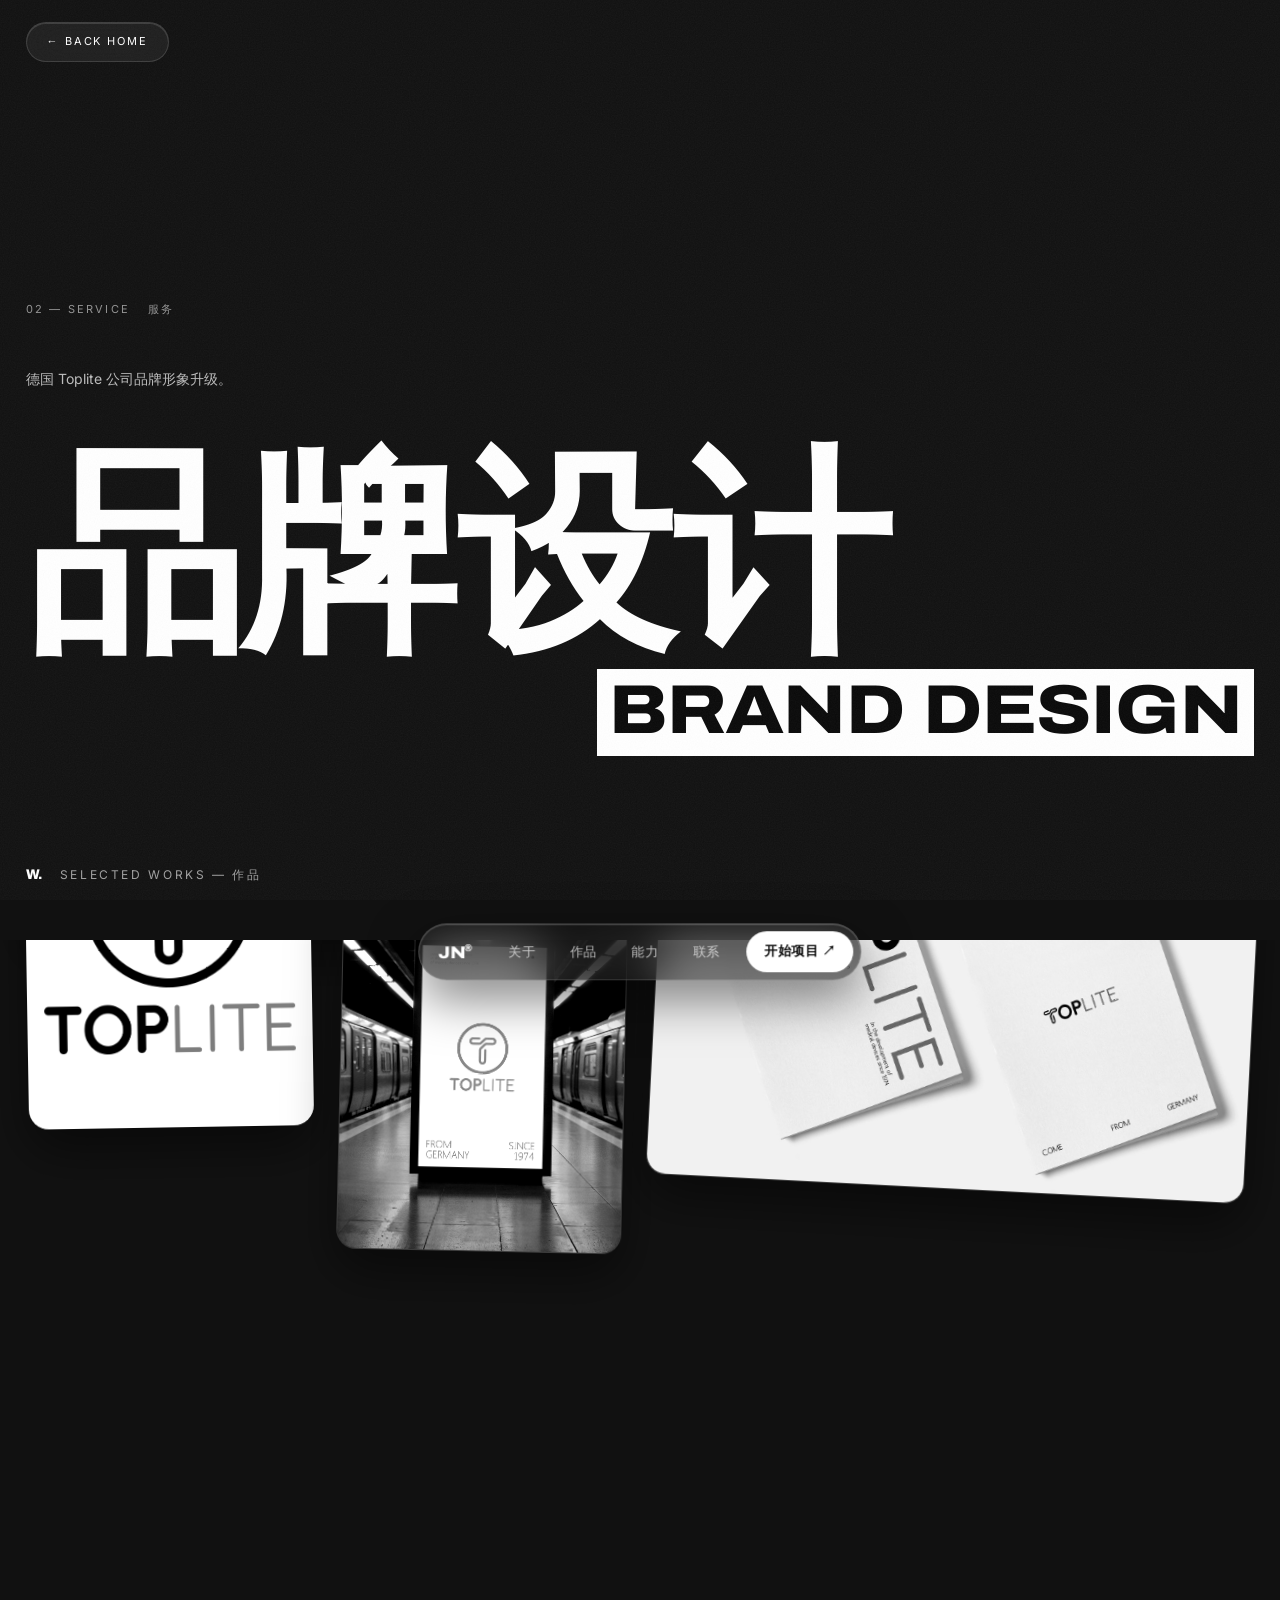
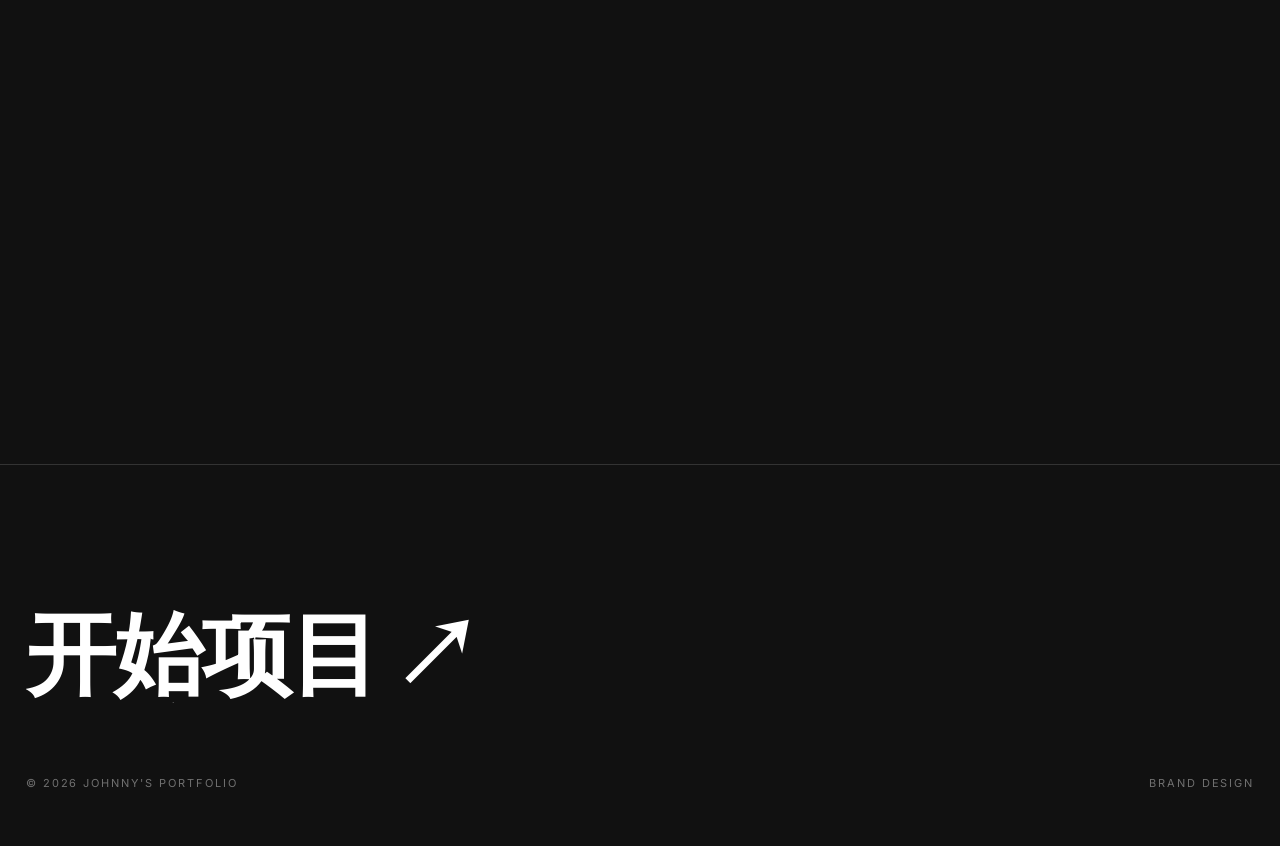
==== commit e49e6880: "Mobile KV: spring-interpolated drag + release momentum for buttery scroll, remove arrow from sub-cta" ====
--- a/brand-design.html
+++ b/brand-design.html
@@ -71,6 +71,6 @@
     </div>
   </footer>
 
-  <script src="js/main.js?v=17"></script>
+  <script src="js/main.js?v=18"></script>
 </body>
 </html>
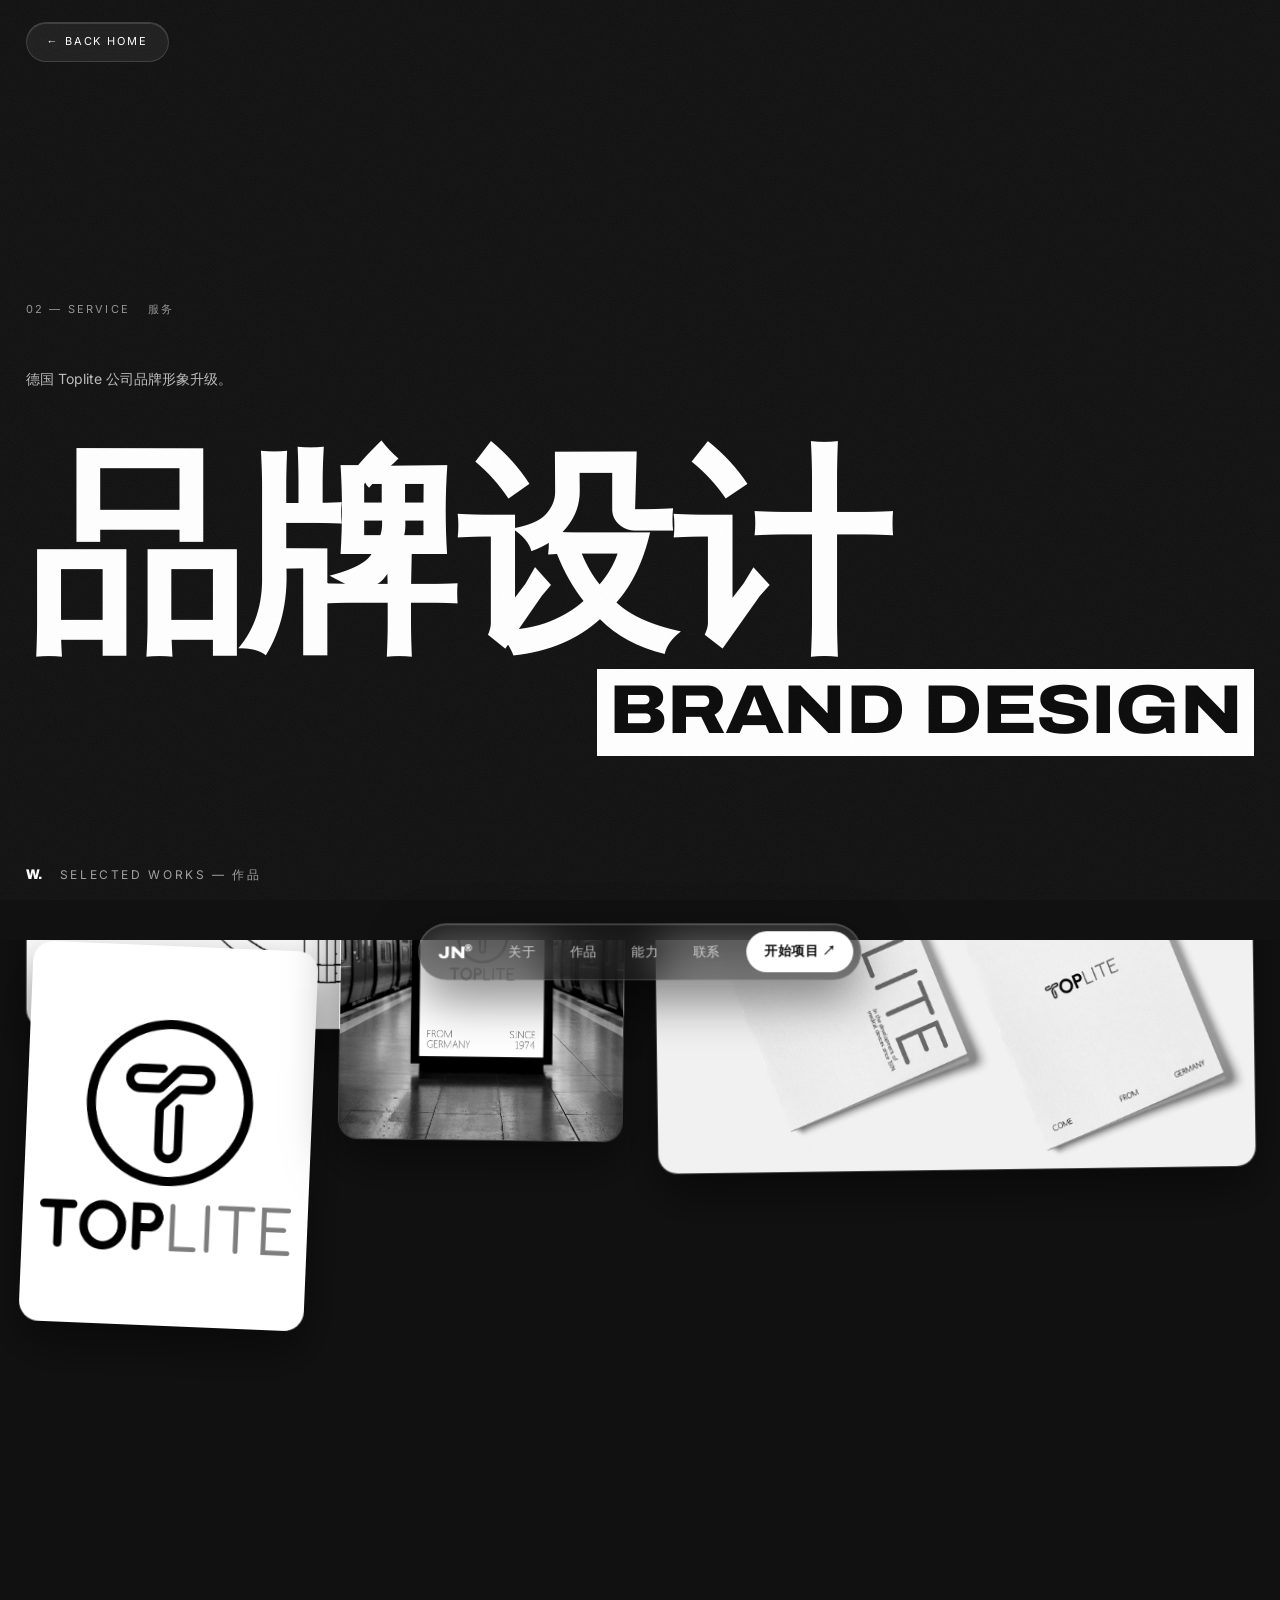
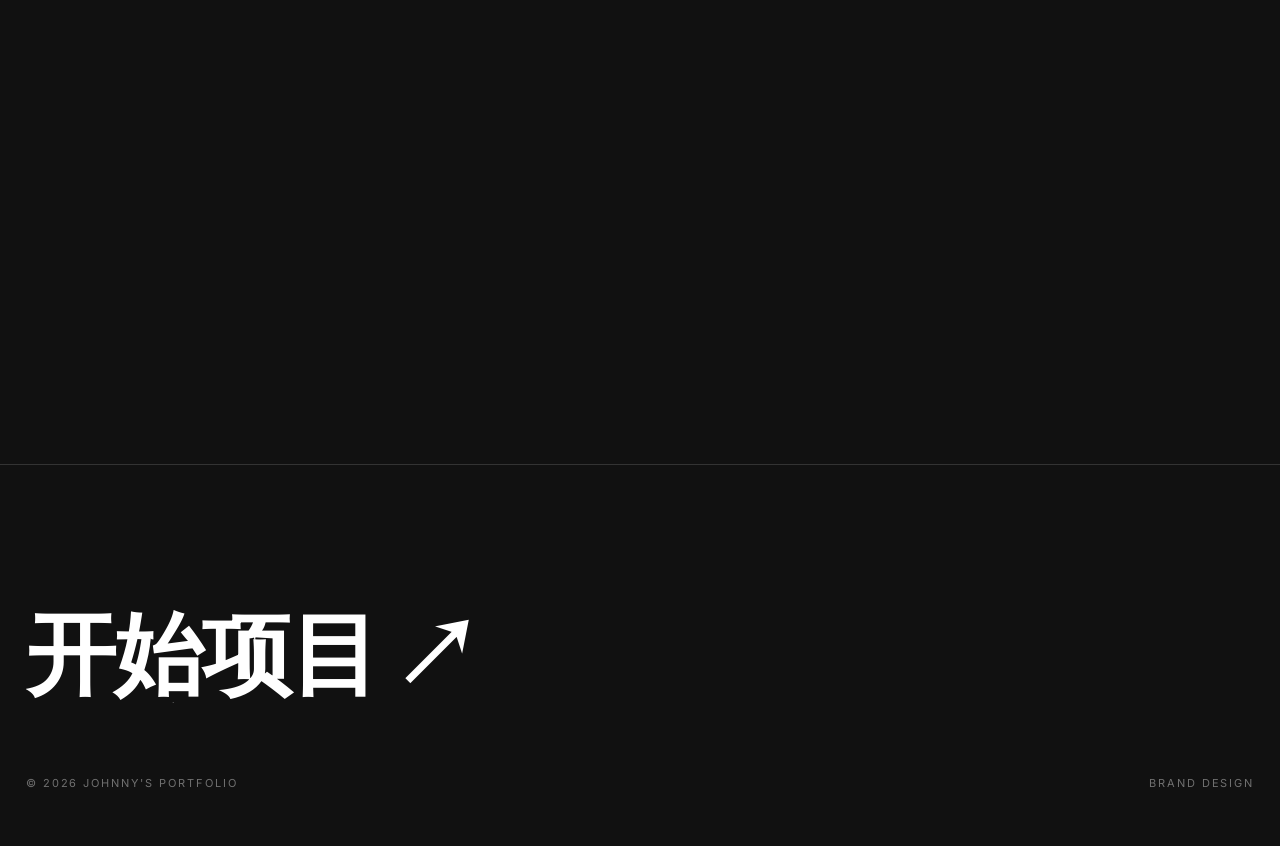
==== commit ba9265df: "Mobile graphic-design: merge poster/KV category rows into black background with white text" ====
--- a/brand-design.html
+++ b/brand-design.html
@@ -8,7 +8,7 @@
   <link rel="preload" href="assets/fonts/Inter-var-latin.woff2" as="font" type="font/woff2" crossorigin />
   <link rel="stylesheet" href="assets/fonts/fonts.css" />
   <link rel="stylesheet" href="css/style.css?v=27" />
-  <link rel="stylesheet" href="css/mobile-main.css?v=2" />
+  <link rel="stylesheet" href="css/mobile-main.css?v=3" />
 </head>
 <body class="sub">
 
--- a/css/mobile-main.css
+++ b/css/mobile-main.css
@@ -69,6 +69,11 @@
   .rs-title { line-height: 1.06; }
   .rs-title i { margin: 0 1vw; }
   .sub-title .en { -webkit-text-stroke-width: 1.4px; }   /* 英文描边保留空心 */
+  /* 平面设计页海报/KV 分类行：纸白底块在全黑页面上突兀 → 手机上融入黑底白字 */
+  .sub-cats { background: transparent; color: var(--white); padding: 3vh 0 5vh; }
+  .sub-cats .service-row { border-top-color: var(--line-dark); }
+  .sub-cats .service-list { border-bottom-color: var(--line-dark); }
+  .sub-cats .service-row:active { background: rgba(255, 255, 255, 0.08); color: var(--white); }
 
   /* —— 留白与导航 —— */
   #about { padding: 10vh 6vw 12vh; }
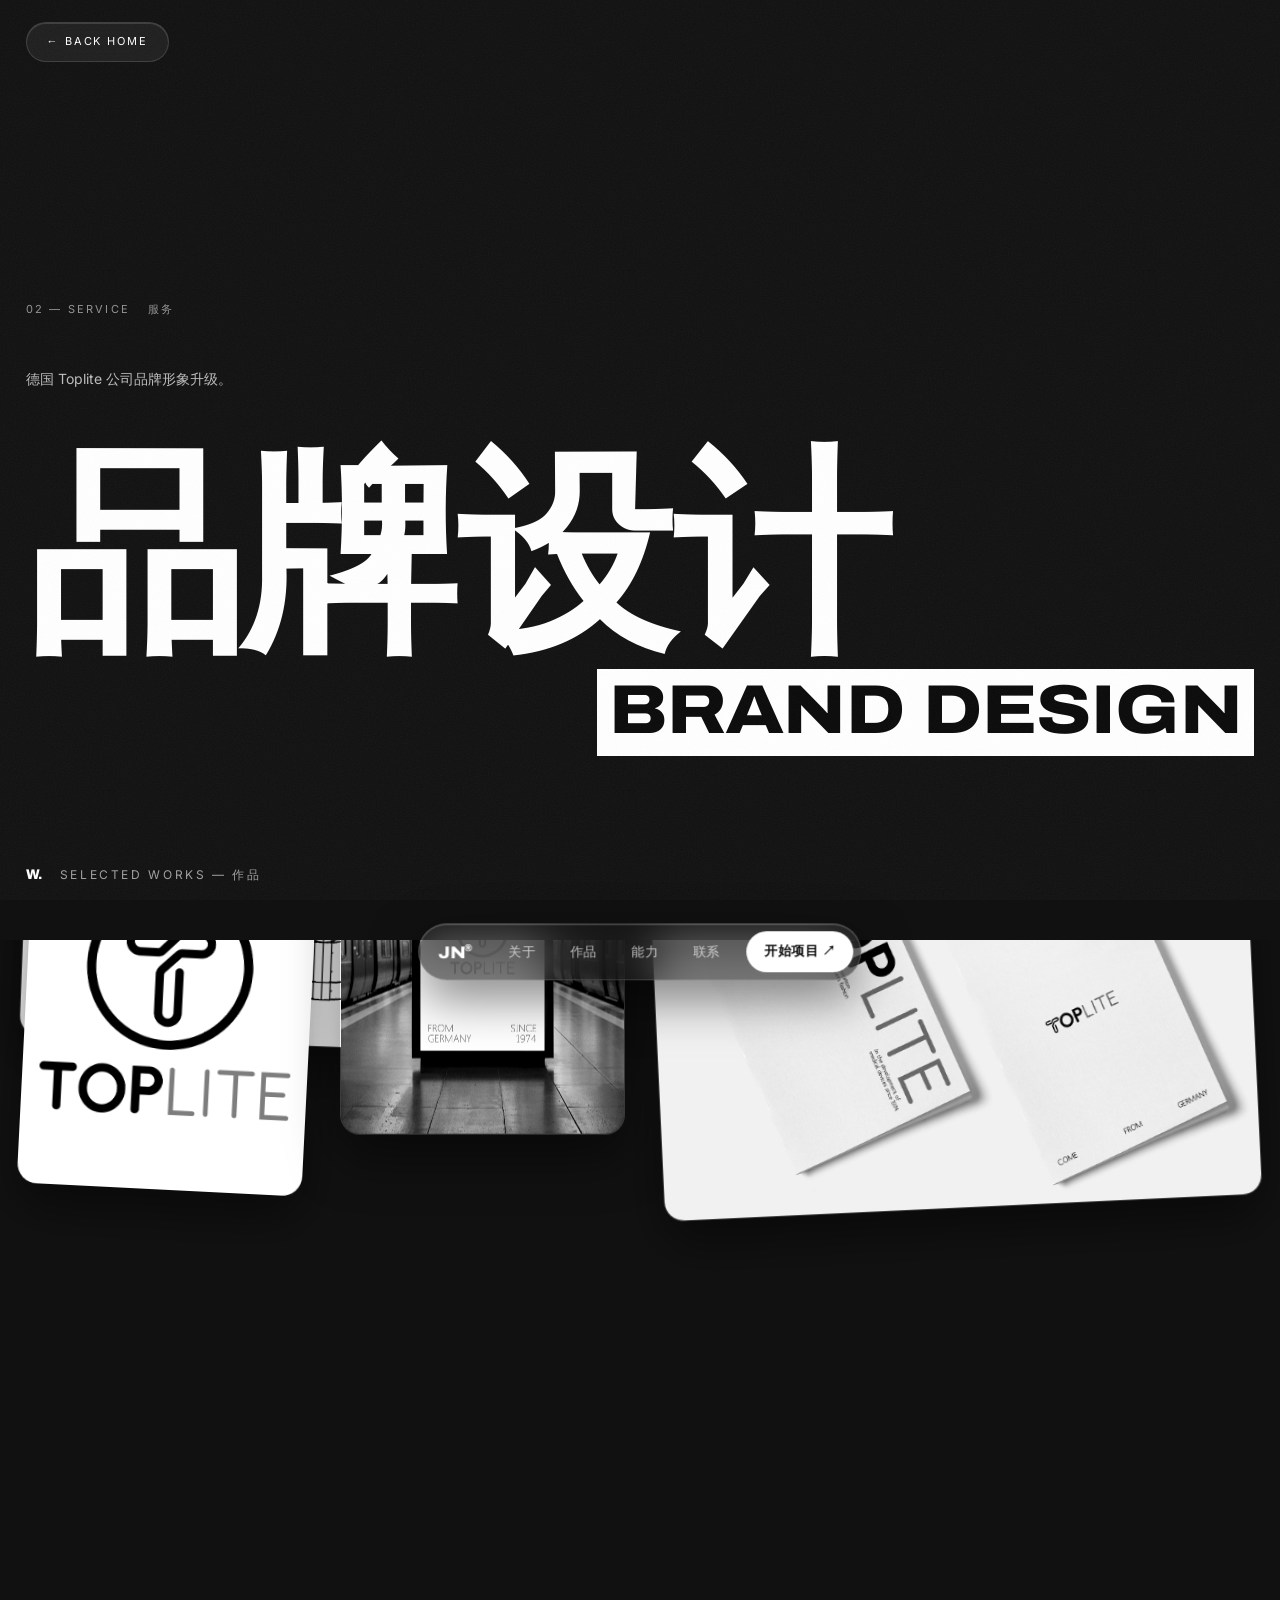
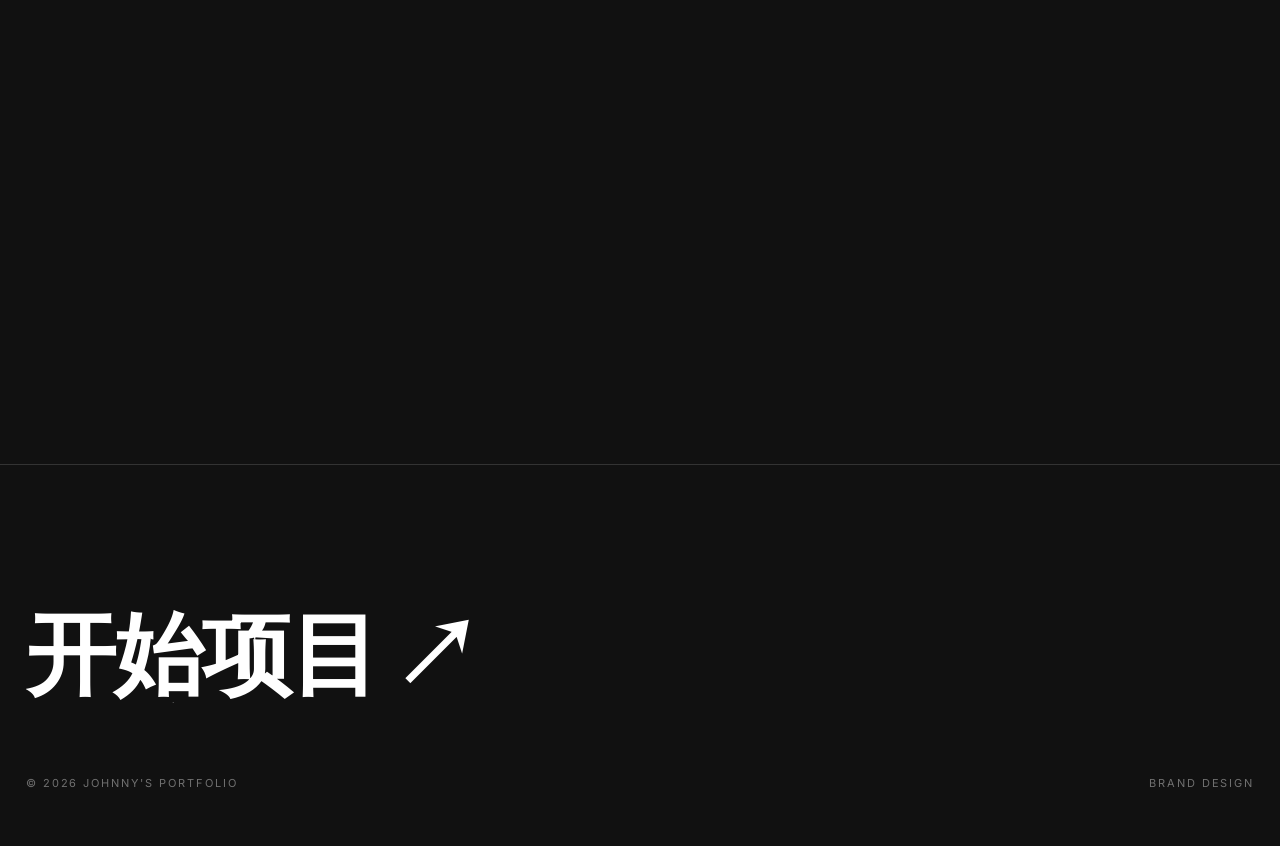
==== commit 09890c57: "Mobile hero: center the two-line title on the same axis as the top tag" ====
--- a/brand-design.html
+++ b/brand-design.html
@@ -8,7 +8,7 @@
   <link rel="preload" href="assets/fonts/Inter-var-latin.woff2" as="font" type="font/woff2" crossorigin />
   <link rel="stylesheet" href="assets/fonts/fonts.css" />
   <link rel="stylesheet" href="css/style.css?v=27" />
-  <link rel="stylesheet" href="css/mobile-main.css?v=3" />
+  <link rel="stylesheet" href="css/mobile-main.css?v=4" />
 </head>
 <body class="sub">
 
--- a/css/mobile-main.css
+++ b/css/mobile-main.css
@@ -40,7 +40,8 @@
   /* —— 首页网格与大字 —— */
   .about-grid, .works-grid { grid-template-columns: 1fr; }
   .works-grid .work-card:nth-child(even) { margin-top: 0; }
-  .hero-title { font-size: clamp(44px, 12.6vw, 120px); padding: 0 5vw 9vh; }
+  .hero-title { font-size: clamp(44px, 12.6vw, 120px); padding: 0 5vw 9vh; text-align: center; }
+  .hero-title .l2 { text-align: center; }   /* 双行大标题居中，与顶部小字中轴对应 */
   .works-head { font-size: clamp(40px, 10.4vw, 180px); padding: 0 5vw; }
   .works-head .outline { -webkit-text-stroke: 0; color: var(--ink); padding: 0 5vw; }   /* "作品"改实心黑 */
   .about-manifesto { font-size: clamp(32px, 9vw, 110px); line-height: 1.14; }
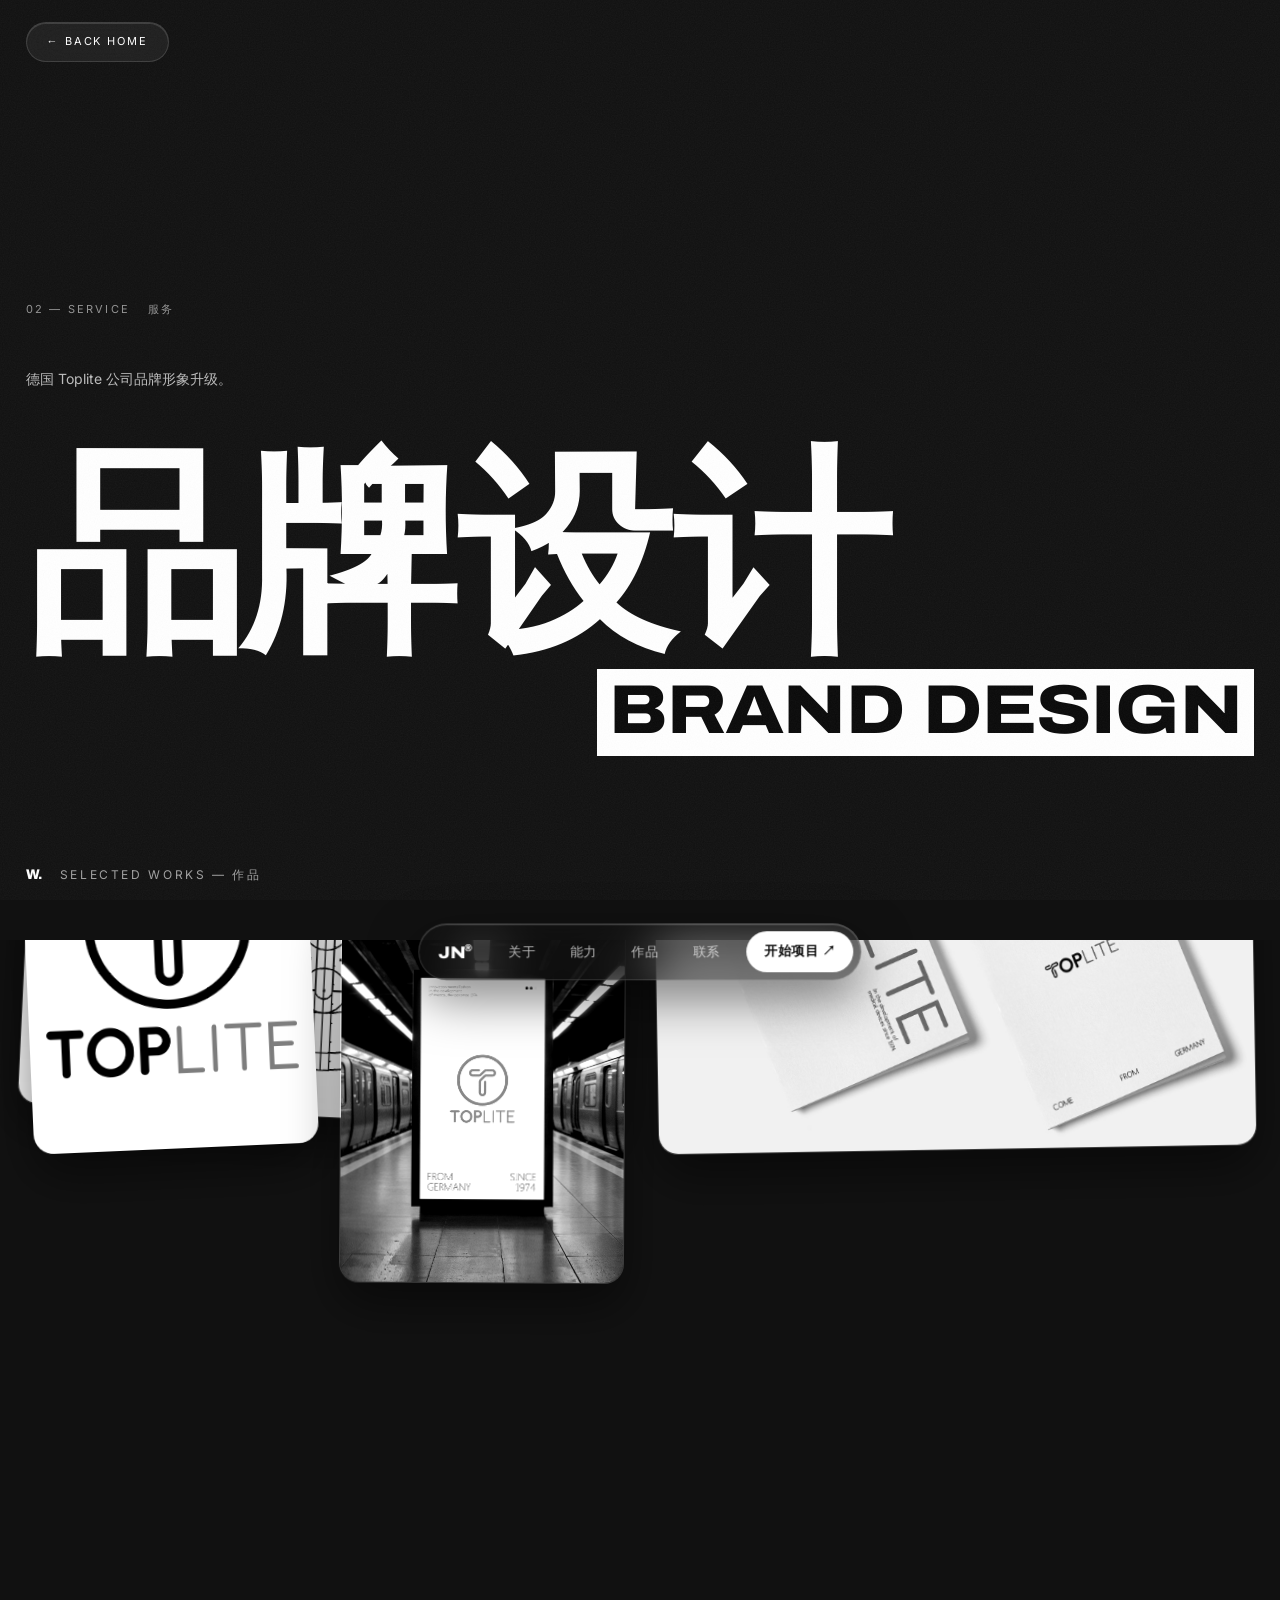
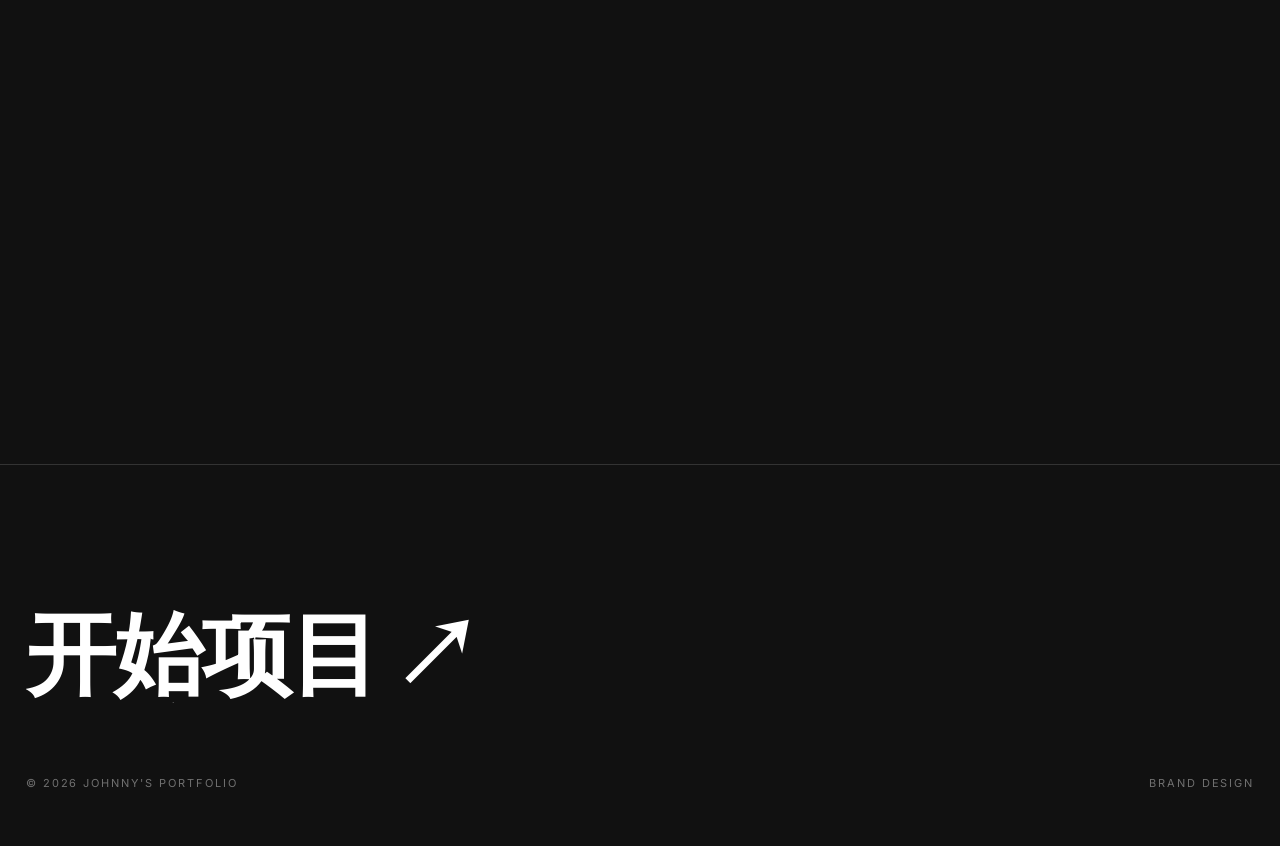
==== commit 6bd1228f: "Mobile dock: restore JN logo (home anchor + brand mark), fix sub-page nav order to match home" ====
--- a/brand-design.html
+++ b/brand-design.html
@@ -8,7 +8,7 @@
   <link rel="preload" href="assets/fonts/Inter-var-latin.woff2" as="font" type="font/woff2" crossorigin />
   <link rel="stylesheet" href="assets/fonts/fonts.css" />
   <link rel="stylesheet" href="css/style.css?v=27" />
-  <link rel="stylesheet" href="css/mobile-main.css?v=4" />
+  <link rel="stylesheet" href="css/mobile-main.css?v=5" />
 </head>
 <body class="sub">
 
@@ -17,8 +17,8 @@
     <a class="dock-brand display" href="index.html">JN<span>®</span></a>
     <nav class="dock-nav">
       <a href="index.html#about">关于</a>
+      <a href="index.html#services">能力</a>
       <a href="index.html#works">作品</a>
-      <a href="index.html#services">能力</a>
       <a href="index.html#contact">联系</a>
     </nav>
     <a class="dock-cta magnetic" href="mailto:617111647@qq.com">开始项目 ↗</a>
--- a/css/mobile-main.css
+++ b/css/mobile-main.css
@@ -87,7 +87,8 @@
   #contact { overflow: hidden; }
   .footer { padding: 26px 5vw; flex-direction: column; gap: 14px; }
   .dock { max-width: calc(100vw - 16px); }
-  .dock-brand, .dock-cta { display: none; }
+  .dock-brand { display: inline-block; }   /* JN® LOGO 手机保留：回首页锚点 + 品牌识别 */
+  .dock-cta { display: none; }
   .dock-nav a { padding: 10px 12px; font-size: 12px; }
   .talk-btn { margin-left: 5vw; }
 }
